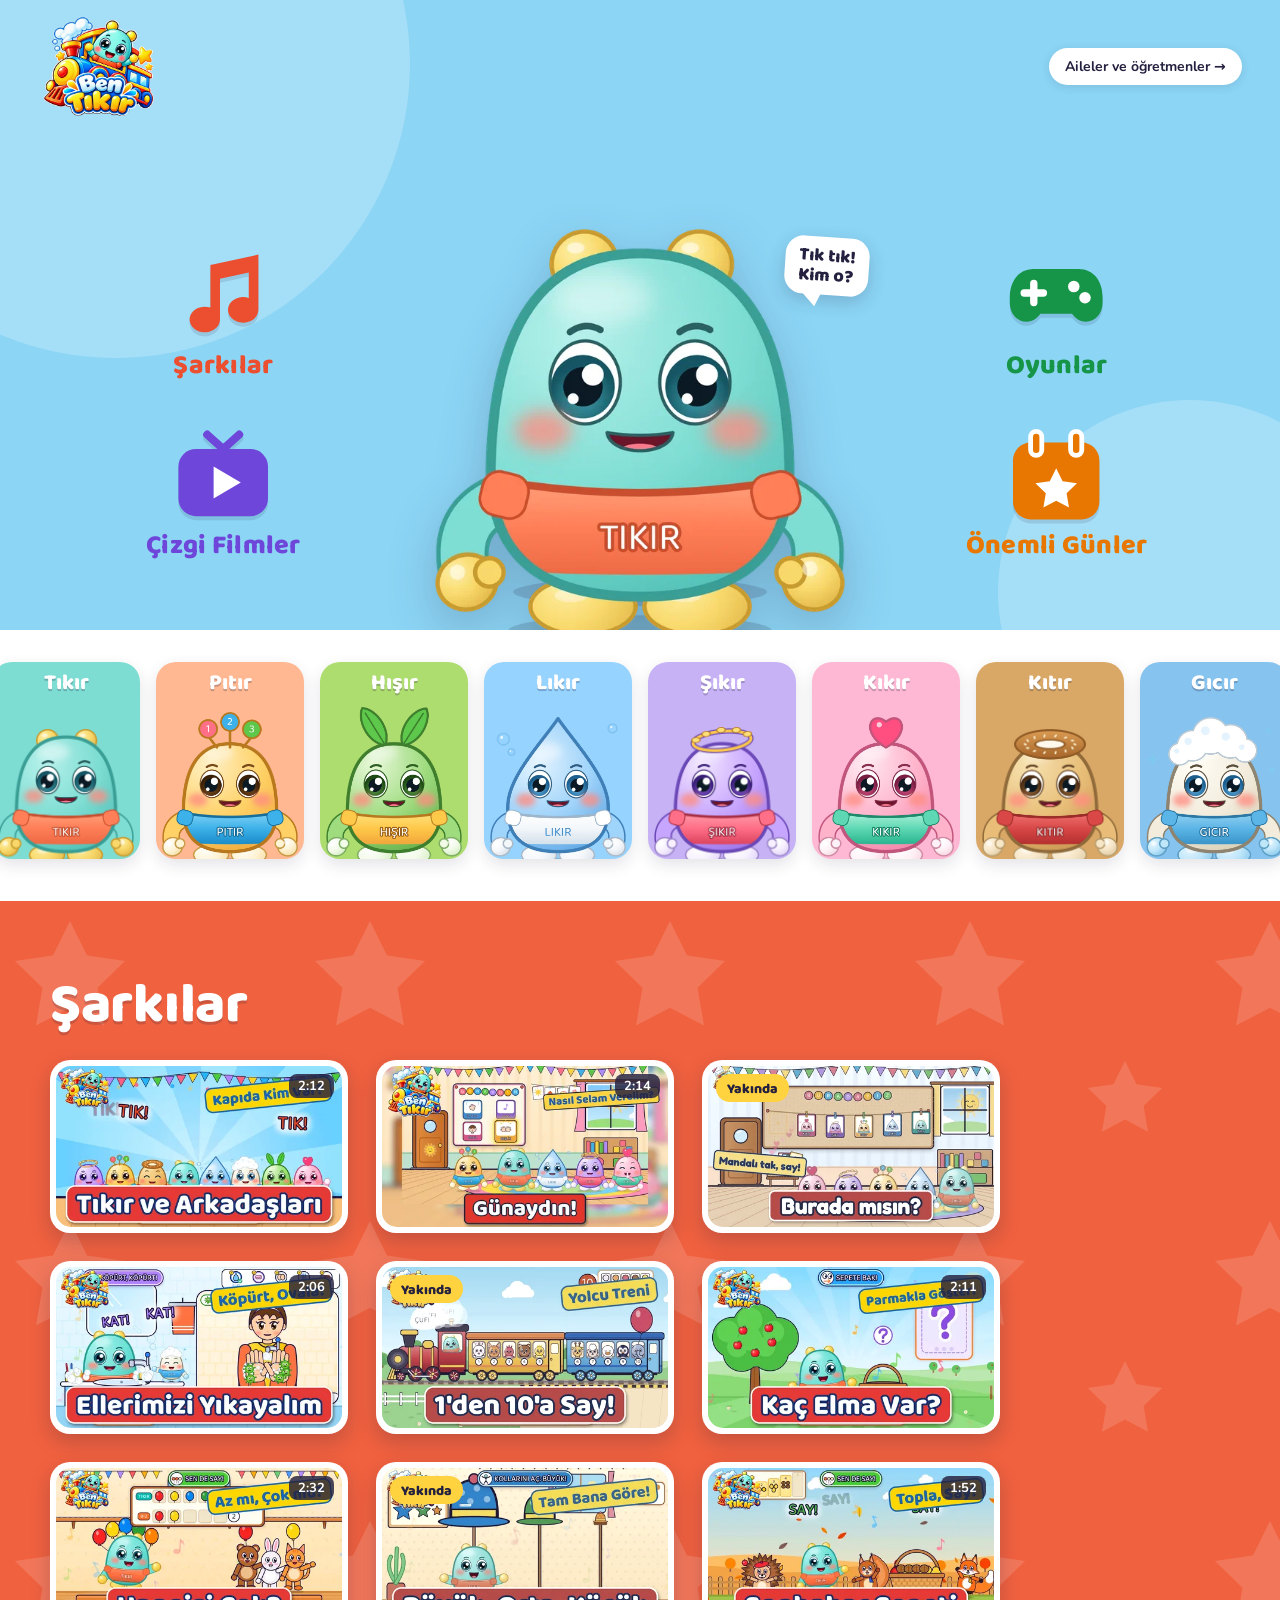
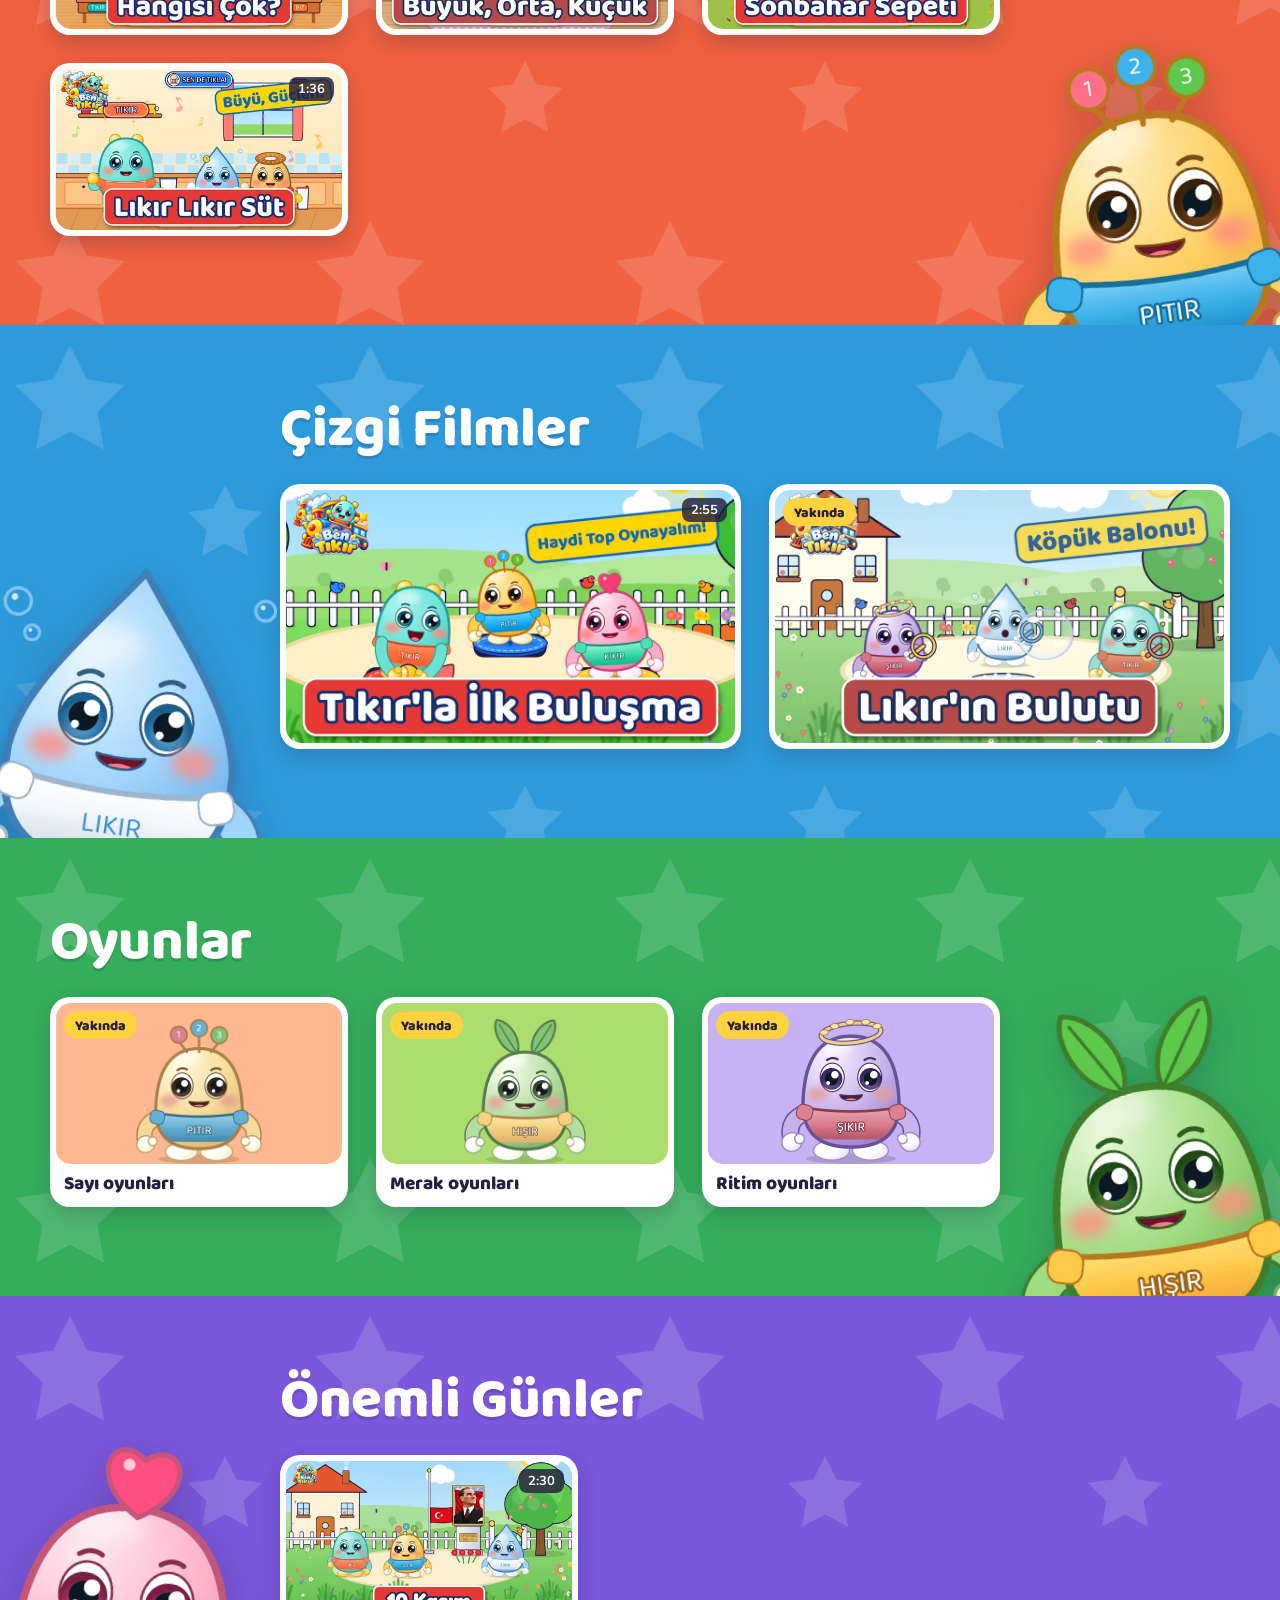
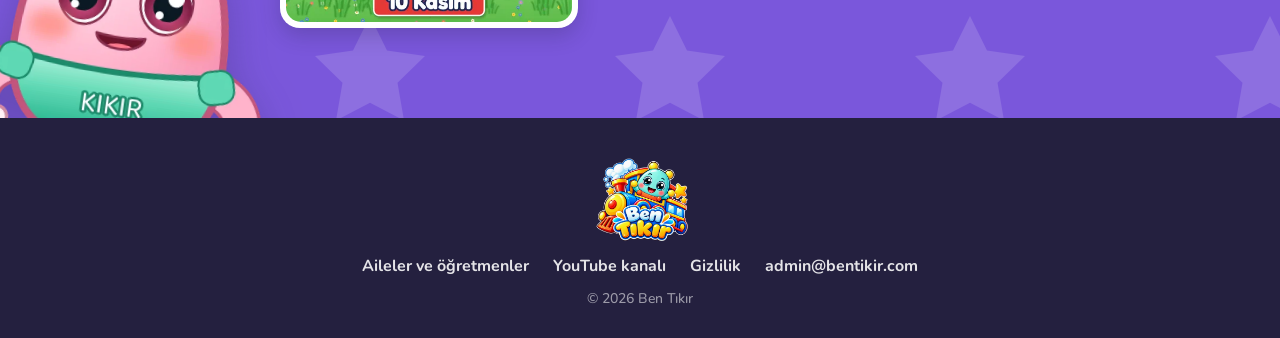
==== index.html @ 5230baba "v22: çocuk alanı yeni tasarım, konuşan karakterler, yeni sesler" ====
<!doctype html>
<html lang="tr">
<head>
<meta charset="utf-8">
<meta name="viewport" content="width=device-width, initial-scale=1">
<title>Ben Tıkır | Çocuk şarkıları, çizgi filmler ve oyunlar</title>
<meta name="description" content="Ben Tıkır: 3-6 yaş çocuklar için özgün Türkçe şarkılar, çizgi filmler ve oyunlar. Tıkır ve arkadaşlarıyla izle, söyle, oyna.">
<meta property="og:type" content="website">
<meta property="og:title" content="Ben Tıkır · Tık tık! Kim o?">
<meta property="og:description" content="3-6 yaş için özgün Türkçe şarkılar, çizgi filmler ve oyunlar.">
<meta property="og:url" content="https://bentikir.com/">
<meta property="og:image" content="https://bentikir.com/og.jpg">
<meta name="theme-color" content="#8ED8F8">
<link rel="canonical" href="https://bentikir.com/">
<link rel="icon" href="favicon-64.png" type="image/png">
<link rel="apple-touch-icon" href="apple-touch-icon.png">
<link rel="stylesheet" href="fonts.css">
<link rel="stylesheet" href="cocuk.css">
</head>
<body class="kid">

<header class="k-top">
  <a class="k-logo" href="index.html" aria-label="Ben Tıkır ana sayfa"><img src="logo.webp" alt="Ben Tıkır" width="120" height="90"></a>
  <a class="k-adult" href="aileler.html">Aileler ve öğretmenler <span aria-hidden="true">→</span></a>
</header>

<main>
<!-- ============ KAPI ============ -->
<section class="k-hero" aria-label="Tıkır'ın kapısı">
  <div class="k-stage">
    <nav class="k-doors k-doors-l" aria-label="Bölümler">
      <a class="k-door d-sarki" href="#sarkilar"><span class="k-door-c"><svg viewBox="0 0 64 64" aria-hidden="true"><path fill="currentColor" d="M24 12.5 54 6v34.5a9.5 8 0 1 1-6-7.4V17.2l-18 3.9v25.4a9.5 8 0 1 1-6-7.4z"/></svg></span><span class="k-door-t">Şarkılar</span></a>
      <a class="k-door d-cf" href="#cizgi-filmler"><span class="k-door-c"><svg viewBox="0 0 64 64" aria-hidden="true"><path d="M22 6l10 9 10-9" fill="none" stroke="currentColor" stroke-width="5" stroke-linecap="round" stroke-linejoin="round"/><rect x="4" y="15" width="56" height="42" rx="11" fill="currentColor"/><path d="M26 26v20l17-10z" fill="#fff"/></svg></span><span class="k-door-t">Çizgi Filmler</span></a>
    </nav>
    <button class="k-star k-talker" type="button" data-who="tikir" aria-label="Tıkır'a dokun, seninle konuşsun">
      <span class="k-bubble k-say" aria-live="polite">Tık tık!<br>Kim o?</span>
      <img src="assets/karakterler/tikir_on.webp" alt="Tıkır" width="560" height="571">
    </button>
    <nav class="k-doors k-doors-r" aria-label="Bölümler">
      <a class="k-door d-oyun" href="#oyunlar"><span class="k-door-c"><svg viewBox="0 0 64 64" aria-hidden="true"><path fill="currentColor" d="M18 15h28c9.4 0 15 7.6 15 17.5V36c0 7-4.6 12-10.5 12-4.2 0-6.6-2.4-8.6-5H22.1c-2 2.6-4.4 5-8.6 5C7.6 48 3 43 3 36v-3.5C3 22.6 8.6 15 18 15z"/><path d="M18 24v12M12 30h12" stroke="#fff" stroke-width="4.6" stroke-linecap="round"/><circle cx="43" cy="26" r="3.6" fill="#fff"/><circle cx="50" cy="33" r="3.6" fill="#fff"/></svg></span><span class="k-door-t">Oyunlar</span></a>
      <a class="k-door d-gun" href="#gunler"><span class="k-door-c"><svg viewBox="0 0 64 64" aria-hidden="true"><rect x="5" y="11" width="54" height="48" rx="11" fill="currentColor"/><rect x="16" y="4" width="7" height="15" rx="3.5" fill="currentColor" stroke="#fff" stroke-width="3"/><rect x="41" y="4" width="7" height="15" rx="3.5" fill="currentColor" stroke="#fff" stroke-width="3"/><path d="M32 27l4 8.1 9 1.3-6.5 6.3 1.5 8.9-8-4.2-8 4.2 1.5-8.9-6.5-6.3 9-1.3z" fill="#fff"/></svg></span><span class="k-door-t">Önemli Günler</span></a>
    </nav>
  </div>
</section>

<!-- ============ KARAKTER ŞERİDİ ============ -->
<section class="k-pals" aria-label="Tıkır ve arkadaşları">
  <button class="k-arrow k-prev" type="button" aria-label="Geri"><span aria-hidden="true">‹</span></button>
  <ul class="k-strip" id="strip">
    <li><button class="k-pal" type="button" style="--c:#7EDDD3" data-ses="tikir_tanitim" data-slug="tikir" aria-label="Tıkır, sesini dinle">
      <img src="assets/karakterler/tikir_on.webp" alt="" width="280" height="300" loading="lazy"><span>Tıkır</span>
    </button></li>
    <li><button class="k-pal" type="button" style="--c:#FFB892" data-ses="pitir_tanitim" data-slug="pitir" aria-label="Pıtır, sesini dinle">
      <img src="assets/karakterler/pitir_on.webp" alt="" width="280" height="300" loading="lazy"><span>Pıtır</span>
    </button></li>
    <li><button class="k-pal" type="button" style="--c:#AEDD6F" data-ses="hisir_tanitim" data-slug="hisir" aria-label="Hışır, sesini dinle">
      <img src="assets/karakterler/hisir_on.webp" alt="" width="280" height="300" loading="lazy"><span>Hışır</span>
    </button></li>
    <li><button class="k-pal" type="button" style="--c:#96D3FF" data-ses="likir_tanitim" data-slug="likir" aria-label="Lıkır, sesini dinle">
      <img src="assets/karakterler/likir_on.webp" alt="" width="280" height="300" loading="lazy"><span>Lıkır</span>
    </button></li>
    <li><button class="k-pal" type="button" style="--c:#C7B2F5" data-ses="sikir_tanitim" data-slug="sikir" aria-label="Şıkır, sesini dinle">
      <img src="assets/karakterler/sikir_on.webp" alt="" width="280" height="300" loading="lazy"><span>Şıkır</span>
    </button></li>
    <li><button class="k-pal" type="button" style="--c:#FFB8D4" data-ses="kikir_tanitim" data-slug="kikir" aria-label="Kıkır, sesini dinle">
      <img src="assets/karakterler/kikir_on.webp" alt="" width="280" height="300" loading="lazy"><span>Kıkır</span>
    </button></li>
    <li><button class="k-pal" type="button" style="--c:#E9C08F" data-ses="kitir_tanitim" data-slug="kitir" aria-label="Kıtır, sesini dinle">
      <img src="assets/karakterler/kitir_on.webp" alt="" width="280" height="300" loading="lazy"><span>Kıtır</span>
    </button></li>
    <li><button class="k-pal" type="button" style="--c:#D6ECFF" data-ses="gicir_tanitim" data-slug="gicir" aria-label="Gıcır, sesini dinle">
      <img src="assets/karakterler/gicir_on.webp" alt="" width="280" height="300" loading="lazy"><span>Gıcır</span>
    </button></li>
  </ul>
  <button class="k-arrow k-next" type="button" aria-label="İleri"><span aria-hidden="true">›</span></button>
</section>

<!-- ============ ŞARKILAR ============ -->
<section id="sarkilar" class="k-band b-sarki">
  <button class="k-peek k-talker" type="button" data-who="pitir" aria-label="Pıtır ile konuş"><span class="k-say" aria-live="polite"></span><img src="assets/karakterler/pitir_on.webp" data-wave="assets/karakterler/pitir_el_salliyor.webp" alt="" width="280" height="300" loading="lazy"></button>
  <div class="k-wrap">
    <h2 class="k-h">Şarkılar</h2>
    <ul class="k-grid">
      <li><button class="k-card" type="button" data-klip="{&quot;no&quot;: &quot;09&quot;, &quot;ad&quot;: &quot;Tıkır ve Arkadaşları&quot;}" aria-label="Tıkır ve Arkadaşları: izle">
        <span class="k-thumb"><img src="assets/klipler/09-k.webp" width="480" height="270" alt="" loading="lazy"><span class="k-play" aria-hidden="true"></span><span class="k-dur">2:12</span></span>
        <span class="k-title">Tıkır ve Arkadaşları</span>
      </button></li>
      <li><button class="k-card" type="button" data-klip="{&quot;no&quot;: &quot;10&quot;, &quot;ad&quot;: &quot;Günaydın!&quot;}" aria-label="Günaydın!: izle">
        <span class="k-thumb"><img src="assets/klipler/10-k.webp" width="480" height="270" alt="" loading="lazy"><span class="k-play" aria-hidden="true"></span><span class="k-dur">2:14</span></span>
        <span class="k-title">Günaydın!</span>
      </button></li>
      <li><button class="k-card" type="button" data-klip="{&quot;no&quot;: &quot;12&quot;, &quot;ad&quot;: &quot;Burada mısın?&quot;}" aria-label="Burada mısın?: izle">
        <span class="k-thumb"><img src="assets/klipler/12-k.webp" width="480" height="270" alt="" loading="lazy"><span class="k-play" aria-hidden="true"></span><span class="k-dur">1:52</span></span>
        <span class="k-title">Burada mısın?</span>
      </button></li>
      <li><button class="k-card" type="button" data-klip="{&quot;no&quot;: &quot;07&quot;, &quot;ad&quot;: &quot;Ellerimizi Yıkayalım&quot;}" aria-label="Ellerimizi Yıkayalım: izle">
        <span class="k-thumb"><img src="assets/klipler/07-k.webp" width="480" height="270" alt="" loading="lazy"><span class="k-play" aria-hidden="true"></span><span class="k-dur">2:06</span></span>
        <span class="k-title">Ellerimizi Yıkayalım</span>
      </button></li>
      <li><button class="k-card" type="button" data-klip="{&quot;no&quot;: &quot;01&quot;, &quot;ad&quot;: &quot;Yolcu Treni&quot;}" aria-label="Yolcu Treni: izle">
        <span class="k-thumb"><img src="assets/klipler/01-k.webp" width="480" height="270" alt="" loading="lazy"><span class="k-play" aria-hidden="true"></span><span class="k-dur">1:50</span></span>
        <span class="k-title">Yolcu Treni</span>
      </button></li>
      <li><button class="k-card" type="button" data-klip="{&quot;no&quot;: &quot;02&quot;, &quot;ad&quot;: &quot;Kaç Elma Var?&quot;}" aria-label="Kaç Elma Var?: izle">
        <span class="k-thumb"><img src="assets/klipler/02-k.webp" width="480" height="270" alt="" loading="lazy"><span class="k-play" aria-hidden="true"></span><span class="k-dur">2:11</span></span>
        <span class="k-title">Kaç Elma Var?</span>
      </button></li>
      <li><button class="k-card" type="button" data-klip="{&quot;no&quot;: &quot;03&quot;, &quot;ad&quot;: &quot;Hangisi Çok?&quot;}" aria-label="Hangisi Çok?: izle">
        <span class="k-thumb"><img src="assets/klipler/03-k.webp" width="480" height="270" alt="" loading="lazy"><span class="k-play" aria-hidden="true"></span><span class="k-dur">2:32</span></span>
        <span class="k-title">Hangisi Çok?</span>
      </button></li>
      <li><button class="k-card" type="button" data-klip="{&quot;no&quot;: &quot;04&quot;, &quot;ad&quot;: &quot;Tam Bana Göre!&quot;}" aria-label="Tam Bana Göre!: izle">
        <span class="k-thumb"><img src="assets/klipler/04-k.webp" width="480" height="270" alt="" loading="lazy"><span class="k-play" aria-hidden="true"></span><span class="k-dur">2:26</span></span>
        <span class="k-title">Tam Bana Göre!</span>
      </button></li>
      <li><button class="k-card" type="button" data-klip="{&quot;no&quot;: &quot;05&quot;, &quot;ad&quot;: &quot;Sonbahar Sepeti&quot;}" aria-label="Sonbahar Sepeti: izle">
        <span class="k-thumb"><img src="assets/klipler/05-k.webp" width="480" height="270" alt="" loading="lazy"><span class="k-play" aria-hidden="true"></span><span class="k-dur">1:52</span></span>
        <span class="k-title">Sonbahar Sepeti</span>
      </button></li>
      <li><button class="k-card" type="button" data-klip="{&quot;no&quot;: &quot;06&quot;, &quot;ad&quot;: &quot;Lıkır Lıkır Süt&quot;}" aria-label="Lıkır Lıkır Süt: izle">
        <span class="k-thumb"><img src="assets/klipler/06-k.webp" width="480" height="270" alt="" loading="lazy"><span class="k-play" aria-hidden="true"></span><span class="k-dur">1:36</span></span>
        <span class="k-title">Lıkır Lıkır Süt</span>
      </button></li>
    </ul>
  </div>
</section>

<!-- ============ ÇİZGİ FİLMLER ============ -->
<section id="cizgi-filmler" class="k-band b-cf">
  <button class="k-peek k-talker" type="button" data-who="likir" aria-label="Lıkır ile konuş"><span class="k-say" aria-live="polite"></span><img src="assets/karakterler/likir_on.webp" data-wave="assets/karakterler/likir_el_salliyor.webp" alt="" width="280" height="300" loading="lazy"></button>
  <div class="k-wrap">
    <h2 class="k-h">Çizgi Filmler</h2>
    <ul class="k-grid k-grid-big">
      <li><button class="k-card" type="button" data-klip="{&quot;no&quot;: &quot;11&quot;, &quot;ad&quot;: &quot;Tıkır&#x27;la İlk Buluşma&quot;}" aria-label="Tıkır&#x27;la İlk Buluşma: izle">
        <span class="k-thumb"><img src="assets/klipler/11.webp" width="960" height="540" alt="" loading="lazy"><span class="k-play" aria-hidden="true"></span><span class="k-dur">2:55</span></span>
        <span class="k-title">Tıkır&#x27;la İlk Buluşma</span>
      </button></li>
      <li><button class="k-card" type="button" data-klip="{&quot;no&quot;: &quot;13&quot;, &quot;ad&quot;: &quot;Lıkır&#x27;ın Bulutu&quot;}" aria-label="Lıkır&#x27;ın Bulutu: izle">
        <span class="k-thumb"><img src="assets/klipler/13.webp" width="960" height="540" alt="" loading="lazy"><span class="k-play" aria-hidden="true"></span><span class="k-dur">2:55</span></span>
        <span class="k-title">Lıkır&#x27;ın Bulutu</span>
      </button></li>
    </ul>
  </div>
</section>

<!-- ============ OYUNLAR ============ -->
<section id="oyunlar" class="k-band b-oyun">
  <button class="k-peek k-talker" type="button" data-who="hisir" aria-label="Hışır ile konuş"><span class="k-say" aria-live="polite"></span><img src="assets/karakterler/hisir_on.webp" data-wave="assets/karakterler/hisir_el_salliyor.webp" alt="" width="280" height="300" loading="lazy"></button>
  <div class="k-wrap">
    <h2 class="k-h">Oyunlar</h2>
    <ul class="k-grid" id="games"></ul>
  </div>
</section>

<!-- ============ ÖNEMLİ GÜNLER ============ -->
<section id="gunler" class="k-band b-gun">
  <button class="k-peek k-talker" type="button" data-who="kikir" aria-label="Kıkır ile konuş"><span class="k-say" aria-live="polite"></span><img src="assets/karakterler/kikir_on.webp" data-wave="assets/karakterler/kikir_el_salliyor.webp" alt="" width="280" height="300" loading="lazy"></button>
  <div class="k-wrap">
    <h2 class="k-h">Önemli Günler</h2>
    <ul class="k-grid">
      <li><button class="k-card" type="button" data-klip="{&quot;no&quot;: &quot;g10k&quot;, &quot;ad&quot;: &quot;10 Kasım&quot;}" aria-label="10 Kasım: izle">
        <span class="k-thumb"><img src="assets/klipler/g10k-k.webp" width="480" height="270" alt="" loading="lazy"><span class="k-play" aria-hidden="true"></span><span class="k-dur">2:30</span></span>
        <span class="k-title">10 Kasım</span>
      </button></li>
    </ul>
  </div>
</section>
</main>

<footer class="k-foot">
  <img src="logo.webp" alt="Ben Tıkır" width="96" height="72" loading="lazy">
  <nav aria-label="Alt bağlantılar">
    <a href="aileler.html">Aileler ve öğretmenler</a>
    <a class="js-kanal" href="aileler.html#youtube">YouTube kanalı</a>
    <a href="kvkk.html">Gizlilik</a>
    <a href="mailto:admin@bentikir.com">admin@bentikir.com</a>
  </nav>
  <p>© 2026 Ben Tıkır</p>
</footer>

<dialog class="k-modal" id="modal" aria-labelledby="m-title">
  <button class="k-close" type="button" id="m-close" aria-label="Kapat">×</button>
  <div class="k-media" id="m-media"></div>
  <h3 id="m-title"></h3>
</dialog>

<script src="ayarlar.js"></script>
<script src="cocuk.js"></script>
</body>
</html>
---- fonts.css ----
@font-face{font-family:'Baloo 2';font-style:normal;font-weight:400 800;font-display:swap;src:url(assets/fonts/baloo-2-latin-ext-wght-normal.woff2) format('woff2');unicode-range:U+0100-02BA, U+02BD-02C5, U+02C7-02CC, U+02CE-02D7, U+02DD-02FF, U+0304, U+0308, U+0329, U+1D00-1DBF, U+1E00-1E9F, U+1EF2-1EFF, U+2020, U+20A0-20AB, U+20AD-20C0, U+2113, U+2C60-2C7F, U+A720-A7FF;}
@font-face{font-family:'Baloo 2';font-style:normal;font-weight:400 800;font-display:swap;src:url(assets/fonts/baloo-2-latin-wght-normal.woff2) format('woff2');unicode-range:U+0000-00FF, U+0131, U+0152-0153, U+02BB-02BC, U+02C6, U+02DA, U+02DC, U+0304, U+0308, U+0329, U+2000-206F, U+20AC, U+2122, U+2191, U+2193, U+2212, U+2215, U+FEFF, U+FFFD;}
@font-face{font-family:'Nunito';font-style:normal;font-weight:500 800;font-display:swap;src:url(assets/fonts/nunito-latin-ext.woff2) format('woff2');unicode-range:U+0100-02BA, U+02BD-02C5, U+02C7-02CC, U+02CE-02D7, U+02DD-02FF, U+0304, U+0308, U+0329, U+1D00-1DBF, U+1E00-1E9F, U+1EF2-1EFF, U+2020, U+20A0-20AB, U+20AD-20C0, U+2113, U+2C60-2C7F, U+A720-A7FF;}
@font-face{font-family:'Nunito';font-style:normal;font-weight:500 800;font-display:swap;src:url(assets/fonts/nunito-latin.woff2) format('woff2');unicode-range:U+0000-00FF, U+0131, U+0152-0153, U+02BB-02BC, U+02C6, U+02DA, U+02DC, U+0304, U+0308, U+0329, U+2000-206F, U+20AC, U+2122, U+2191, U+2193, U+2212, U+2215, U+FEFF, U+FFFD;}
---- cocuk.css ----
/* Ben Tıkır · çocuk alanı (ana sayfa) · v19
   İlke: düz renk, büyük karakter, çerçevesiz simgeler, sade kartlar */
:root{
  --ink:#24203F; --ink-2:#4A4466;
  --sky:#8CD5F5; --sky-d:#62C1EC;
  --red:#EB4F2F;   --red-bg:#F0613F;
  --violet:#6E46D9; --violet-bg:#7A57DB;
  --green:#169447; --green-bg:#34AE5A;
  --orange:#E77700; --blue-bg:#2D9BDB;
  --sun:#FFD23F;
  --cream:#FFF9F0;
  --head:'Baloo 2','Nunito',system-ui,sans-serif;
  --body:'Nunito',system-ui,-apple-system,'Segoe UI',sans-serif;
  --pop:cubic-bezier(.34,1.56,.64,1);
}
*{box-sizing:border-box}
html{scroll-behavior:smooth}
body.kid{margin:0;background:#fff;color:var(--ink);font-family:var(--body);-webkit-font-smoothing:antialiased;overflow-x:hidden}
img{max-width:100%;display:block}
button{font:inherit;color:inherit;cursor:pointer;background:none;border:0;padding:0}
a{color:inherit}
:focus-visible{outline:4px solid var(--ink);outline-offset:4px;border-radius:14px}

/* ---------- Üst ---------- */
.k-top{position:absolute;inset:0 0 auto 0;z-index:20;display:flex;align-items:center;justify-content:space-between;padding:16px clamp(16px,3vw,40px)}
.k-logo img{width:clamp(92px,9vw,128px);height:auto}
.k-adult{font:700 14px var(--body);text-decoration:none;color:var(--ink);background:#fff;border-radius:999px;padding:9px 16px;box-shadow:0 2px 10px rgba(36,32,63,.12)}
.k-adult:hover{box-shadow:0 4px 16px rgba(36,32,63,.2)}

/* ---------- Kahraman: düz gökyüzü, ortada Tıkır ---------- */
.k-hero{position:relative;overflow:hidden;background:var(--sky);padding:clamp(96px,10vw,120px) 16px 0;min-height:clamp(520px,70vh,700px);display:flex;align-items:flex-end}
.k-hero::before,.k-hero::after{content:"";position:absolute;border-radius:50%;background:rgba(255,255,255,.22);pointer-events:none}
.k-hero::before{width:46vw;aspect-ratio:1;left:-14vw;top:-18vw}
.k-hero::after{width:30vw;aspect-ratio:1;right:-8vw;bottom:-12vw}
.k-stage{position:relative;z-index:2;width:100%;max-width:1180px;margin:0 auto;display:grid;grid-template-columns:1fr auto 1fr;align-items:center;gap:clamp(8px,3vw,48px)}
.k-doors{display:flex;flex-direction:column;align-items:center;gap:clamp(26px,5vh,54px);padding-bottom:clamp(30px,6vh,70px)}
.k-door{display:flex;flex-direction:column;align-items:center;gap:6px;text-decoration:none;color:var(--c);transition:transform .25s var(--pop)}
.k-door-c{display:block;width:clamp(64px,8vw,112px);aspect-ratio:1}
.k-door-c svg{width:100%;height:100%;display:block;filter:drop-shadow(0 4px 0 rgba(36,32,63,.12))}
.k-door-t{font:800 clamp(18px,2.1vw,30px)/1 var(--head);letter-spacing:.01em;text-align:center}
.k-door:hover,.k-door:focus-visible{transform:scale(1.08)}
.k-door:active{transform:scale(.96)}
.d-sarki{--c:var(--red)} .d-cf{--c:var(--violet)} .d-oyun{--c:var(--green)} .d-gun{--c:var(--orange)}

.k-star{position:relative;display:block;width:clamp(230px,32vw,440px);align-self:end;transition:transform .3s var(--pop)}
.k-star img{width:100%;height:auto;margin-bottom:-4%;filter:drop-shadow(0 18px 24px rgba(36,32,63,.22));animation:breathe 4s ease-in-out infinite;transform-origin:50% 100%}
.k-star:hover img{animation:hop .6s var(--pop)}
@keyframes breathe{50%{transform:scaleY(1.025) translateY(-2px)}}
@keyframes hop{40%{transform:translateY(-14px) rotate(-3deg)}}
.k-bubble{position:absolute;right:-6%;top:2%;z-index:2;background:#fff;color:var(--ink);font:800 clamp(17px,1.9vw,26px)/1.05 var(--head);padding:12px 18px 10px;border-radius:22px;box-shadow:0 6px 18px rgba(36,32,63,.15);text-align:left;transform:rotate(4deg)}
.k-bubble::after{content:"";position:absolute;left:18px;bottom:-12px;border-left:14px solid transparent;border-right:6px solid transparent;border-top:14px solid #fff}

/* ---------- Karakter şeridi: afiş kartlar ---------- */
.k-pals{position:relative;background:#fff;padding:26px 0 30px}
.k-strip{list-style:none;margin:0 auto;padding:6px clamp(16px,4vw,64px) 12px;display:flex;gap:16px;overflow-x:auto;scroll-snap-type:x mandatory;scrollbar-width:none;max-width:1320px}
.k-strip::-webkit-scrollbar{display:none}
.k-strip li{flex:0 0 auto;scroll-snap-align:start}
.k-pal{position:relative;width:clamp(124px,12.5vw,148px);aspect-ratio:3/4;border-radius:20px;background:var(--c);display:flex;flex-direction:column;align-items:center;justify-content:flex-end;overflow:hidden;box-shadow:0 6px 16px rgba(36,32,63,.12);transition:transform .25s var(--pop),box-shadow .25s}
.k-pal span{position:absolute;top:10px;left:0;right:0;text-align:center;font:800 22px/1 var(--head);color:#fff;text-shadow:0 2px 0 rgba(36,32,63,.25)}
.k-pal img{width:92%;height:auto;margin-bottom:-6%;transition:transform .3s var(--pop)}
.k-pal:hover{transform:translateY(-6px);box-shadow:0 12px 24px rgba(36,32,63,.18)}
.k-pal:hover img,.k-pal.talk img{transform:translateY(-6px) rotate(-3deg)}
.k-pal.talk{animation:bop .6s var(--pop)}
@keyframes bop{40%{transform:scale(1.06)}}
.k-arrow{position:absolute;top:50%;transform:translateY(-50%);z-index:3;width:44px;height:64px;border-radius:14px;background:var(--red);color:#fff;font:900 34px/1 var(--head);display:grid;place-items:center;box-shadow:0 4px 10px rgba(36,32,63,.2)}
.k-prev{left:10px}.k-next{right:10px}
@media (min-width:1240px){.k-strip{justify-content:center;overflow:visible}.k-arrow{display:none}}

/* ---------- Bantlar ---------- */
.k-band{position:relative;overflow:hidden;padding:clamp(48px,6vw,80px) 16px clamp(56px,7vw,96px)}
.k-band::after{content:"";position:absolute;inset:0;pointer-events:none;opacity:.14;background-size:300px 300px;
  background-image:url("data:image/svg+xml,%3Csvg xmlns='http://www.w3.org/2000/svg' viewBox='0 0 300 300'%3E%3Cpath fill='%23fff' d='M70 20l17 34.5 38 5.5-27.5 26.8 6.5 37.8L70 106.8l-34 17.8 6.5-37.8L15 60l38-5.5zM225 160l11.5 23.3 25.7 3.7-18.6 18.1 4.4 25.6-23-12.1-23 12.1 4.4-25.6-18.6-18.1 25.7-3.7z'/%3E%3C/svg%3E")}
.b-sarki{background:var(--red-bg)}
.b-cf{background:var(--blue-bg)}
.b-oyun{background:var(--green-bg)}
.b-gun{background:var(--violet-bg)}
.k-wrap{position:relative;z-index:2;max-width:1180px;margin:0 auto}
.k-h{margin:0 0 26px;color:#fff;font:800 clamp(34px,4.4vw,56px)/1 var(--head);letter-spacing:-.005em;text-shadow:0 3px 0 rgba(36,32,63,.18)}

.k-grid{list-style:none;margin:0;padding:0;display:grid;grid-template-columns:repeat(3,minmax(0,1fr));gap:clamp(16px,2.2vw,28px)}
.k-grid-big{grid-template-columns:repeat(2,minmax(0,1fr))}
@media (min-width:1100px){
  #sarkilar .k-wrap,#oyunlar .k-wrap{padding-right:230px}
  #cizgi-filmler .k-wrap,#gunler .k-wrap{padding-left:230px}
}

/* kart: yalnız resim, beyaz çerçeve, küçük etiketler */
.k-card{display:block;width:100%;text-align:left;text-decoration:none;border-radius:20px;background:#fff;padding:6px;box-shadow:0 8px 20px rgba(36,32,63,.22);transition:transform .25s var(--pop),box-shadow .25s}
.k-card:hover{transform:translateY(-6px) scale(1.02);box-shadow:0 16px 30px rgba(36,32,63,.28)}
.k-card:active{transform:scale(.98)}
.k-thumb{position:relative;display:block;aspect-ratio:16/9;border-radius:15px;overflow:hidden;background:#eef3f6}
.k-thumb img{width:100%;height:100%;object-fit:cover}
.k-title{position:absolute;width:1px;height:1px;overflow:hidden;clip:rect(0 0 0 0);white-space:nowrap}
.k-play{position:absolute;left:50%;top:50%;width:58px;height:58px;margin:-29px 0 0 -29px;border-radius:50%;background:rgba(255,255,255,.92);box-shadow:0 4px 14px rgba(0,0,0,.25);opacity:0;transform:scale(.8);transition:opacity .2s,transform .25s var(--pop)}
.k-play::after{content:"";position:absolute;left:22px;top:16px;border-left:20px solid var(--red);border-top:13px solid transparent;border-bottom:13px solid transparent}
.k-card:hover .k-play,.k-card:focus-visible .k-play{opacity:1;transform:scale(1)}
@media (hover:none){.k-play{opacity:1;transform:none;width:48px;height:48px;margin:-24px 0 0 -24px}.k-play::after{left:18px;top:12px;border-left-width:16px;border-top-width:11px;border-bottom-width:11px}}
.k-dur{position:absolute;right:8px;bottom:8px;background:rgba(36,32,63,.82);color:#fff;font:700 13px var(--body);padding:3px 9px;border-radius:8px}
.k-dur:empty{display:none}
.k-soon{position:absolute;left:8px;top:8px;background:var(--sun);color:var(--ink);font:800 14px var(--head);padding:4px 11px 2px;border-radius:999px}
.k-card.is-soon{cursor:default}
.k-card.is-soon .k-play,.k-card.is-soon .k-dur{display:none}
.k-card.is-soon .k-thumb img{filter:saturate(.6) brightness(1.04)}
.k-card.is-soon:hover{transform:none}
.k-card.shake{animation:shake .45s}
@keyframes shake{25%{transform:translateX(-6px)}50%{transform:translateX(6px)}75%{transform:translateX(-3px)}}

/* oyun kartı */
.k-game .k-thumb{display:flex;align-items:flex-end;justify-content:center;background:var(--c,#BFE9A8)}
.k-game .k-thumb img{height:90%;width:auto;max-width:86%;object-fit:contain}
.k-game .k-title{position:static;width:auto;height:auto;clip:auto;display:block;padding:10px 8px 6px;font:800 19px/1.1 var(--head)}

/* bant kenarındaki büyük karakter */
.k-peek{position:absolute;z-index:1;bottom:-70px;width:clamp(200px,24vw,360px);height:auto;pointer-events:none;filter:drop-shadow(0 12px 22px rgba(36,32,63,.25));transition:transform .5s var(--pop)}
#sarkilar .k-peek,#oyunlar .k-peek{right:-30px;transform:rotate(-8deg)}
#cizgi-filmler .k-peek,#gunler .k-peek{left:-30px;transform:rotate(8deg)}
#sarkilar:hover .k-peek,#oyunlar:hover .k-peek{transform:rotate(-4deg) translateY(-14px)}
#cizgi-filmler:hover .k-peek,#gunler:hover .k-peek{transform:rotate(4deg) translateY(-14px)}

/* ---------- Alt ---------- */
.k-foot{background:var(--ink);color:#fff;text-align:center;padding:40px 16px 30px}
.k-foot img{margin:0 auto 14px;width:96px;height:auto}
.k-foot nav{display:flex;flex-wrap:wrap;justify-content:center;gap:8px 24px;margin-bottom:12px}
.k-foot a{color:#fff;font-weight:700;text-decoration:none;opacity:.88}
.k-foot a:hover{opacity:1;text-decoration:underline}
.k-foot p{margin:0;opacity:.55;font-size:14px}

/* ---------- Video penceresi ---------- */
.k-modal{width:min(1000px,94vw);border:0;border-radius:24px;padding:0;background:#fff;box-shadow:0 30px 80px rgba(0,0,0,.45);overflow:hidden}
.k-modal::backdrop{background:rgba(36,32,63,.78)}
.k-media{aspect-ratio:16/9;background:#000}
.k-media iframe,.k-media video,.k-media a,.k-media img{display:block;width:100%;height:100%;border:0}
.k-media a{position:relative}
.k-media img{object-fit:cover}
.k-media .k-yt{position:absolute;left:50%;top:50%;transform:translate(-50%,-50%);background:#e62117;color:#fff;font:800 20px var(--head);padding:12px 24px 10px;border-radius:999px;white-space:nowrap}
.k-modal h3{margin:0;padding:16px 74px 18px 24px;font:800 clamp(20px,2.2vw,28px)/1.1 var(--head)}
.k-close{position:absolute;right:14px;bottom:12px;width:48px;height:48px;border-radius:50%;background:var(--red);color:#fff;font:900 30px/1 var(--head);padding:0 0 4px;box-shadow:0 4px 10px rgba(0,0,0,.2)}

/* ---------- Tablet / telefon ---------- */
@media (max-width:1099px){
  .k-peek{width:150px;bottom:-40px}
  .k-band{padding-bottom:120px}
  .k-grid{grid-template-columns:repeat(2,minmax(0,1fr))}
}
@media (max-width:700px){
  .k-hero{min-height:0;padding-top:88px}
  .k-stage{grid-template-columns:1fr 1.25fr 1fr;gap:4px}
  .k-doors{gap:22px;padding-bottom:26px}
  .k-door-c{width:60px}
  .k-door-t{font-size:16px}
  .k-star{width:100%}
  .k-bubble{font-size:15px;padding:8px 11px 6px;right:-14%;top:-4%;border-radius:16px}
  .k-adult{font-size:12px;padding:7px 12px}
  .k-grid-big{grid-template-columns:1fr}
  .k-grid{gap:12px}
  .k-card{padding:4px;border-radius:16px}
  .k-thumb{border-radius:12px}
  .k-peek{width:116px;bottom:-30px}
  .k-arrow{display:none}
  .k-pal{width:118px}
}
@media (prefers-reduced-motion:reduce){*{animation:none!important;transition:none!important}html{scroll-behavior:auto}}
.k-dur{top:8px;bottom:auto}
.k-pal[data-slug="gicir"]{--c:#86C3EE!important}
.k-pal[data-slug="kitir"]{--c:#D9A866!important}
@media (max-width:700px){
  .k-hero{padding-top:96px;padding-bottom:22px}
  .k-stage{grid-template-columns:1fr 1fr;grid-template-areas:"star star" "l r";row-gap:18px}
  .k-star{grid-area:star;width:min(64vw,270px);margin:0 auto;align-self:center}
  .k-star img{margin-bottom:0}
  .k-bubble{right:-22%;top:4%}
  .k-doors-l{grid-area:l}.k-doors-r{grid-area:r}
  .k-doors{flex-direction:row;justify-content:space-evenly;align-items:flex-start;gap:6px;padding:0}
  .k-door{width:50%}
  .k-door-c{width:58px}
  .k-door-t{font-size:15px;line-height:1.05}
  .k-hero::before{width:90vw;left:-40vw;top:-40vw}
}

/* ===== v19b · konuşan karakterler ===== */
.k-talker{--amp:0;cursor:pointer}
.k-talker img{transition:transform .08s linear}
.k-talker.talking img{animation:none!important;transform:translateY(calc(var(--amp) * -16px)) scale(calc(1 + var(--amp) * .06), calc(1 + var(--amp) * .12))}
/* büyük Tıkır: sürekli hafif hareket + ara ara zıplama */
.k-star img{animation:sway 3.6s ease-in-out infinite}
@keyframes sway{0%,100%{transform:rotate(-2deg) translateY(0)}50%{transform:rotate(2deg) translateY(-6px)}}
.k-star.wiggle img{animation:jump .9s var(--pop)}
@keyframes jump{0%{transform:translateY(0) scale(1,1)}20%{transform:translateY(0) scale(1.06,.92)}50%{transform:translateY(-26px) scale(.96,1.05) rotate(-4deg)}75%{transform:translateY(0) scale(1.05,.95)}100%{transform:translateY(0) scale(1,1)}}
.k-star .k-bubble{transition:transform .3s var(--pop)}
.k-star.talking .k-bubble{transform:rotate(2deg) scale(1.06)}
.k-star::after{content:"";position:absolute;left:50%;bottom:6%;width:62%;height:7%;transform:translateX(-50%);border-radius:50%;background:rgba(36,32,63,.16);z-index:-1}
/* bant karakterleri tıklanabilir */
.k-wrap{pointer-events:none}
.k-wrap>*{pointer-events:auto}
.k-peek{pointer-events:auto;z-index:3}
.k-peek img{width:100%;height:auto}
.k-say{position:absolute;left:50%;top:-6px;transform:translate(-50%,-100%) scale(.6);opacity:0;background:#fff;color:var(--ink);font:800 18px/1.1 var(--head);padding:10px 14px 8px;border-radius:18px;box-shadow:0 6px 18px rgba(36,32,63,.2);white-space:nowrap;pointer-events:none;transition:opacity .2s,transform .3s var(--pop);z-index:4}
.k-say::after{content:"";position:absolute;left:50%;bottom:-11px;margin-left:-8px;border:8px solid transparent;border-top:12px solid #fff;border-bottom:0}
.k-say.show{opacity:1;transform:translate(-50%,-100%) scale(1)}
.k-star .k-say{position:absolute;left:auto;right:-6%;top:2%;transform:rotate(4deg);opacity:1;white-space:normal}
.k-star .k-say::after{left:18px;margin-left:0;bottom:-12px;border-left:14px solid transparent;border-right:6px solid transparent;border-top:14px solid #fff}
#cizgi-filmler .k-peek .k-say,#gunler .k-peek .k-say{left:70%}
#sarkilar .k-peek .k-say,#oyunlar .k-peek .k-say{left:30%}
/* ipucu: dokunulabilir olduğunu göstermek için hafif nabız */
.k-peek::before{content:"";position:absolute;left:50%;top:45%;width:60%;aspect-ratio:1;transform:translate(-50%,-50%);border-radius:50%;box-shadow:0 0 0 0 rgba(255,255,255,.5);animation:pulse 2.6s infinite;pointer-events:none}
.k-peek.talking::before{animation:none}
@keyframes pulse{0%{box-shadow:0 0 0 0 rgba(255,255,255,.45)}80%,100%{box-shadow:0 0 0 34px rgba(255,255,255,0)}}
@media (max-width:700px){.k-star .k-say{right:-22%;top:4%}.k-say{font-size:14px}}
/* konuşan ağız */
.k-face{position:relative;display:block}
.k-mouth{position:absolute;height:auto;aspect-ratio:1;visibility:hidden;pointer-events:none;overflow:visible}
.k-talker.talking .k-face img{transform:none}
.k-talker.talking .k-face{transform:translateY(calc(var(--amp) * -10px)) scale(calc(1 + var(--amp) * .03), calc(1 + var(--amp) * .05));transform-origin:50% 100%;transition:transform .08s linear}
.k-star.talking .k-face img{animation:none}
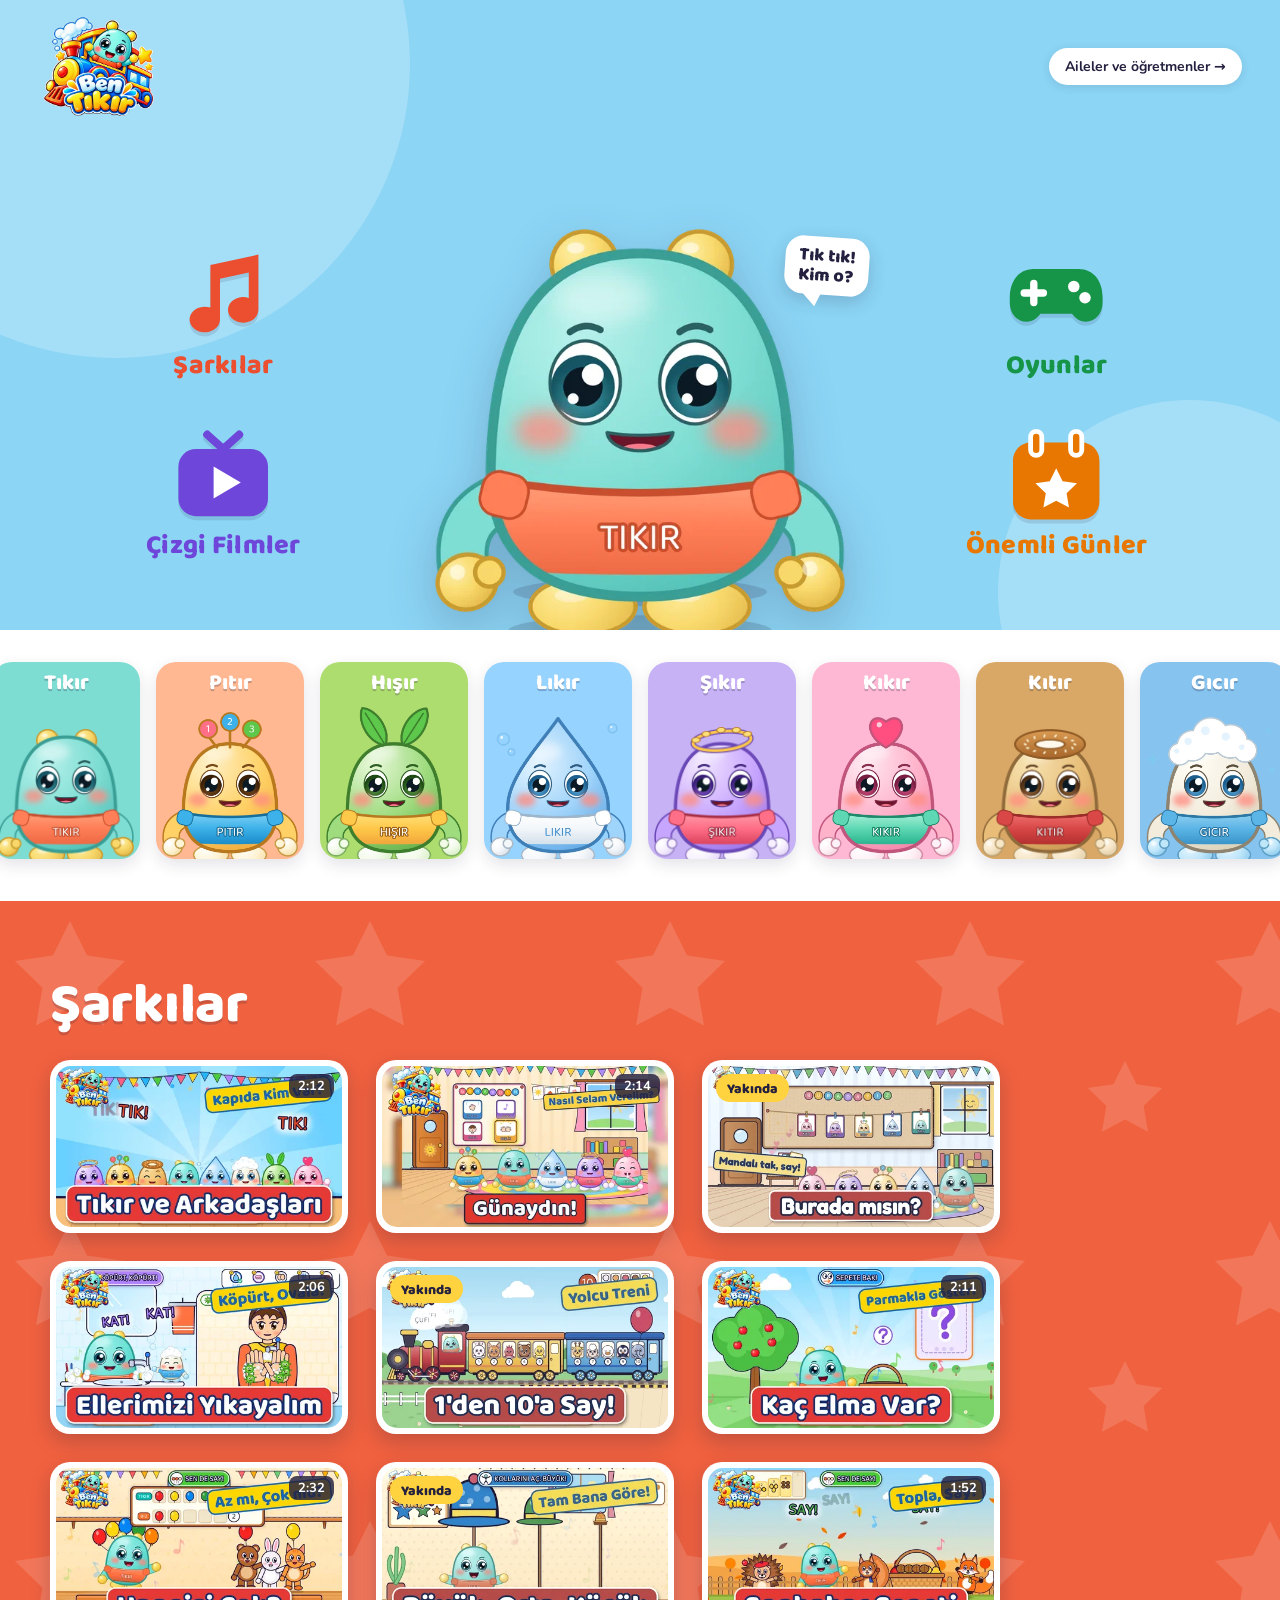
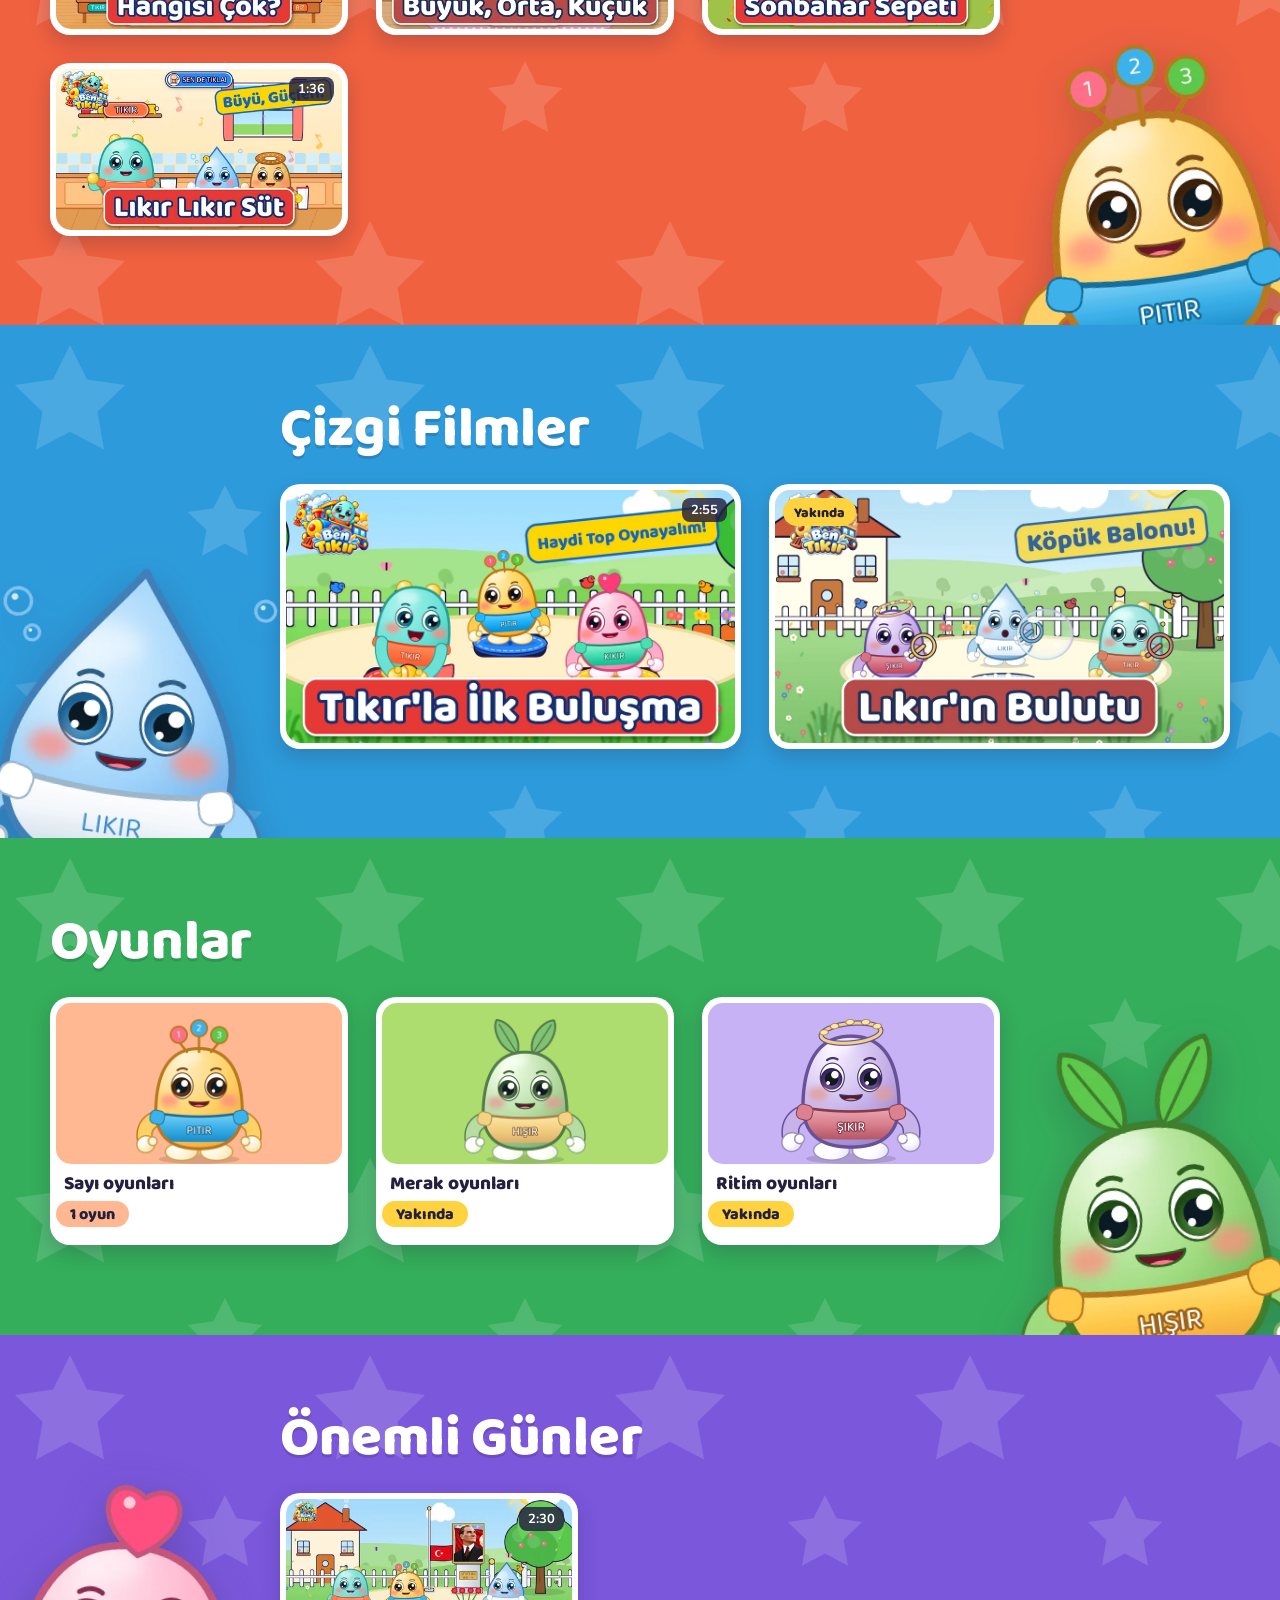
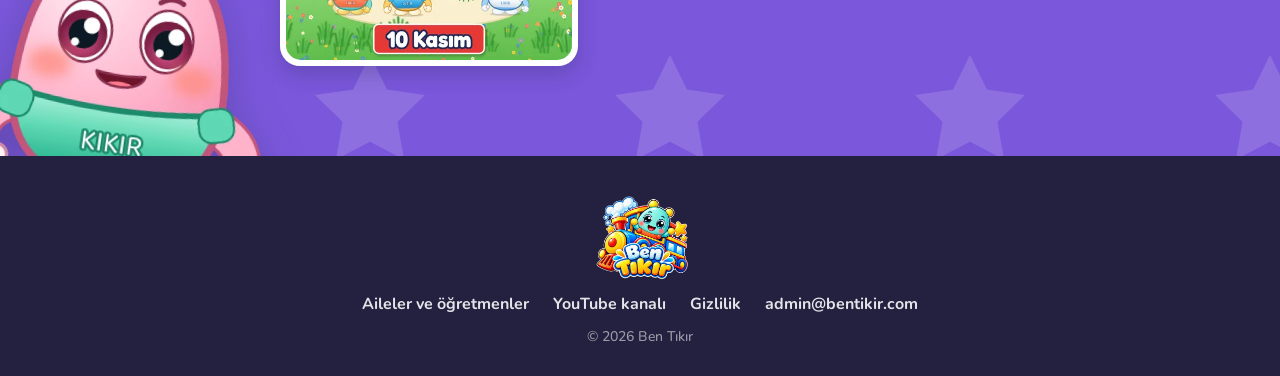
==== commit 97a8506e: "v26: Oyunlar türlere göre (Sayı, Merak, Ritim) ve oyun sayısı" ====
--- a/index.html
+++ b/index.html
@@ -59,7 +59,7 @@
     <li><button class="k-pal" type="button" style="--c:#96D3FF" data-ses="likir_tanitim" data-slug="likir" aria-label="Lıkır, sesini dinle">
       <img src="assets/karakterler/likir_on.webp" alt="" width="280" height="300" loading="lazy"><span>Lıkır</span>
     </button></li>
-    <li><button class="k-pal" type="button" style="--c:#C7B2F5" data-ses="sikir_tanitim" data-slug="sikir" aria-label="Şıkır, sesini dinle">
+    <li><button class="k-pal" type="button" style="--c:#C7B2F5" data-ses="../sikir_tanitim" data-slug="sikir" aria-label="Şıkır, sesini dinle">
       <img src="assets/karakterler/sikir_on.webp" alt="" width="280" height="300" loading="lazy"><span>Şıkır</span>
     </button></li>
     <li><button class="k-pal" type="button" style="--c:#FFB8D4" data-ses="kikir_tanitim" data-slug="kikir" aria-label="Kıkır, sesini dinle">
@@ -178,6 +178,12 @@
   <p>© 2026 Ben Tıkır</p>
 </footer>
 
+<dialog class="k-shelf" id="shelf" aria-labelledby="s-title">
+  <div class="k-shelf-top"><span id="s-head"></span><h3 id="s-title"></h3>
+  <button class="k-close" type="button" id="s-close" aria-label="Kapat">×</button></div>
+  <ul class="k-shelf-list" id="s-list"></ul>
+</dialog>
+
 <dialog class="k-modal" id="modal" aria-labelledby="m-title">
   <button class="k-close" type="button" id="m-close" aria-label="Kapat">×</button>
   <div class="k-media" id="m-media"></div>
--- a/cocuk.css
+++ b/cocuk.css
@@ -212,3 +212,20 @@
 .k-talker.talking .k-face img{transform:none}
 .k-talker.talking .k-face{transform:translateY(calc(var(--amp) * -10px)) scale(calc(1 + var(--amp) * .03), calc(1 + var(--amp) * .05));transform-origin:50% 100%;transition:transform .08s linear}
 .k-star.talking .k-face img{animation:none}
+
+/* v26: oyun türleri (raflar) */
+.k-count{display:inline-block;margin:0 0 12px;padding:4px 14px 3px;border-radius:999px;background:var(--c,#BFE9A8);color:var(--ink);font:800 16px/1.2 var(--head)}
+.k-count.is-none{background:var(--sun)}
+.k-game.is-soon .k-count.is-none{opacity:1}
+.k-shelf{width:min(980px,94vw);border:0;border-radius:28px;padding:0;background:#fff;box-shadow:0 30px 80px rgba(0,0,0,.45);overflow:hidden}
+.k-shelf::backdrop{background:rgba(36,32,63,.78)}
+.k-shelf-top{position:relative;display:flex;align-items:flex-end;gap:16px;min-height:120px;padding:18px 84px 0 24px;background:var(--c,#BFE9A8)}
+.k-shelf-top img{width:110px;height:auto;margin-bottom:-6px;filter:drop-shadow(0 6px 10px rgba(0,0,0,.18))}
+.k-shelf-top h3{margin:0 0 20px;font:800 clamp(24px,3vw,38px)/1.05 var(--head);color:var(--ink)}
+.k-shelf .k-close{top:16px;bottom:auto}
+.k-shelf-list{list-style:none;margin:0;padding:24px;display:grid;grid-template-columns:repeat(auto-fill,minmax(240px,1fr));gap:20px;max-height:min(62vh,640px);overflow:auto}
+.k-gcard{display:block;text-decoration:none;color:var(--ink);background:#fff;border-radius:20px;padding:8px;box-shadow:0 6px 16px rgba(0,0,0,.12)}
+.k-gcard .k-thumb{border-radius:14px}
+.k-gname{display:block;padding:10px 6px 2px;font:800 21px/1.1 var(--head)}
+.k-gdesc{display:block;padding:2px 6px 6px;font:600 15px/1.3 var(--body,inherit);color:#4a4566}
+@media (max-width:700px){.k-shelf-top img{width:80px}.k-shelf-list{grid-template-columns:1fr;padding:16px}}
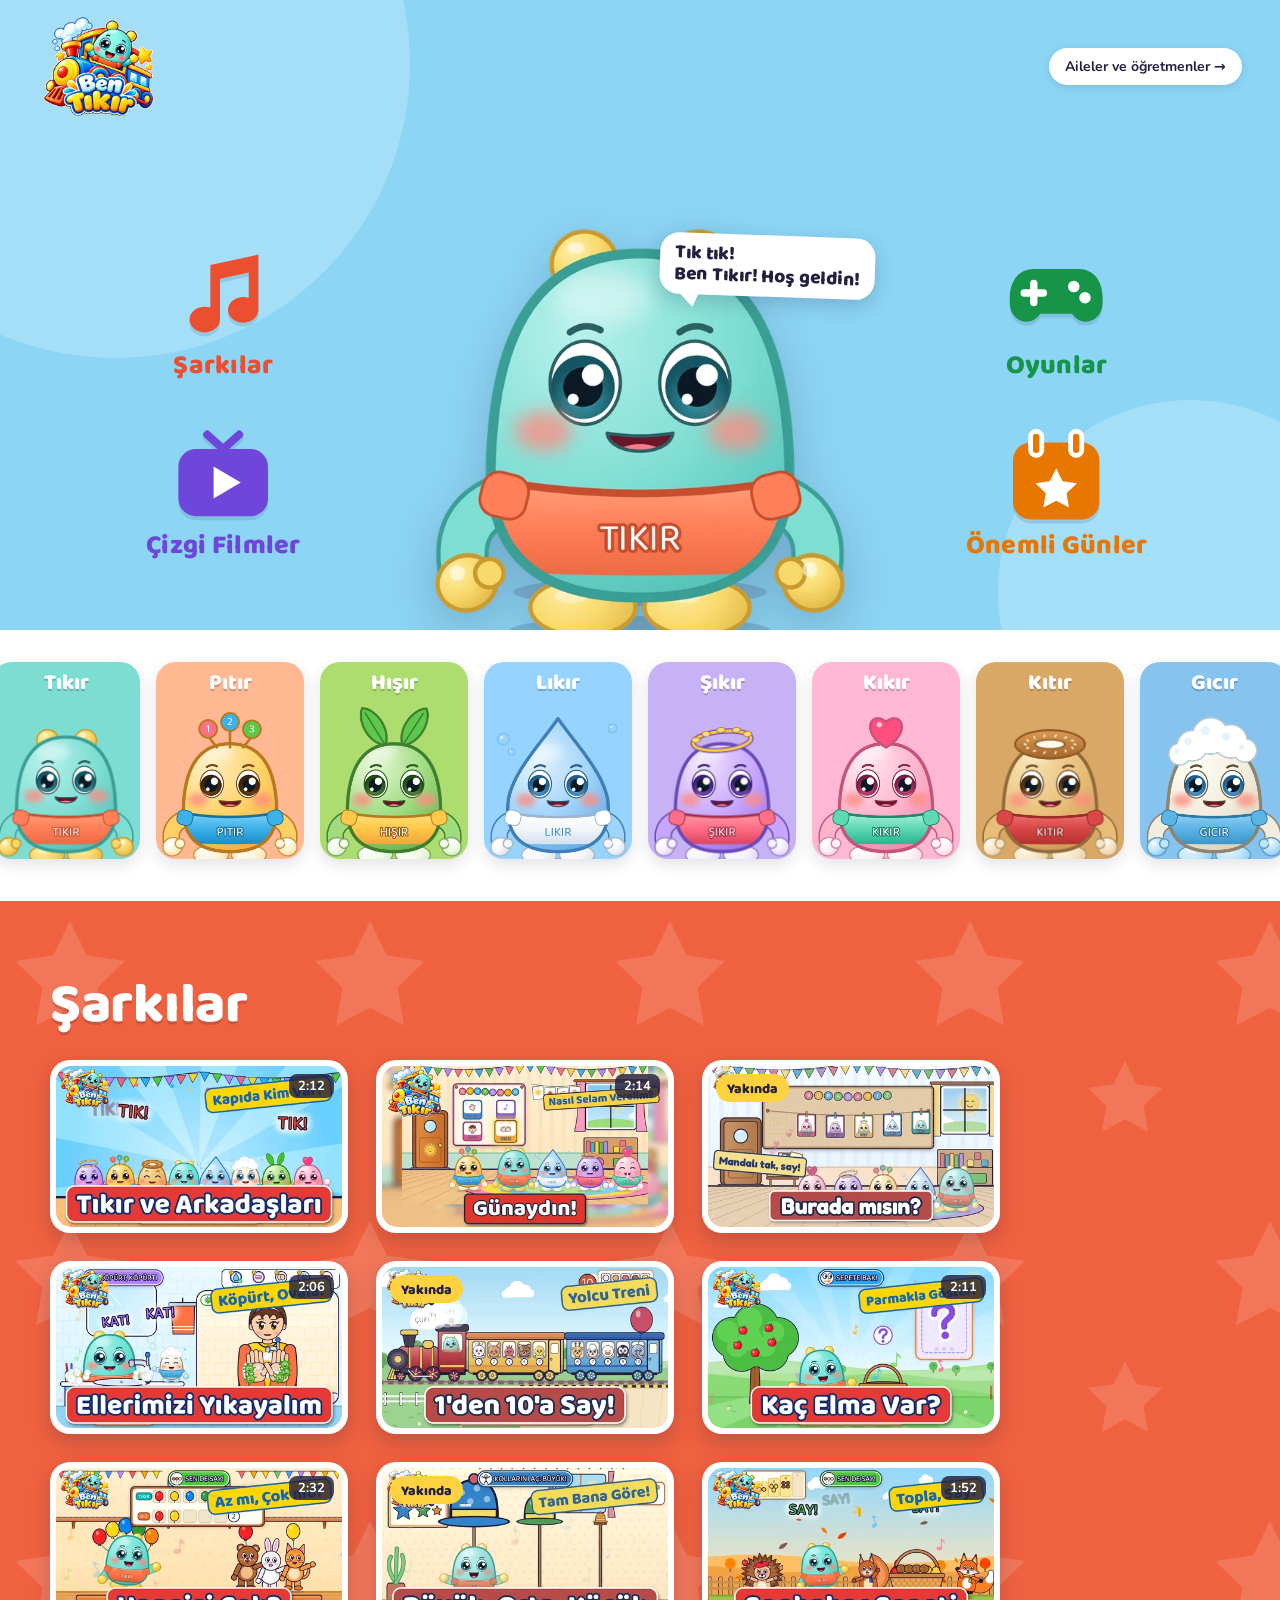
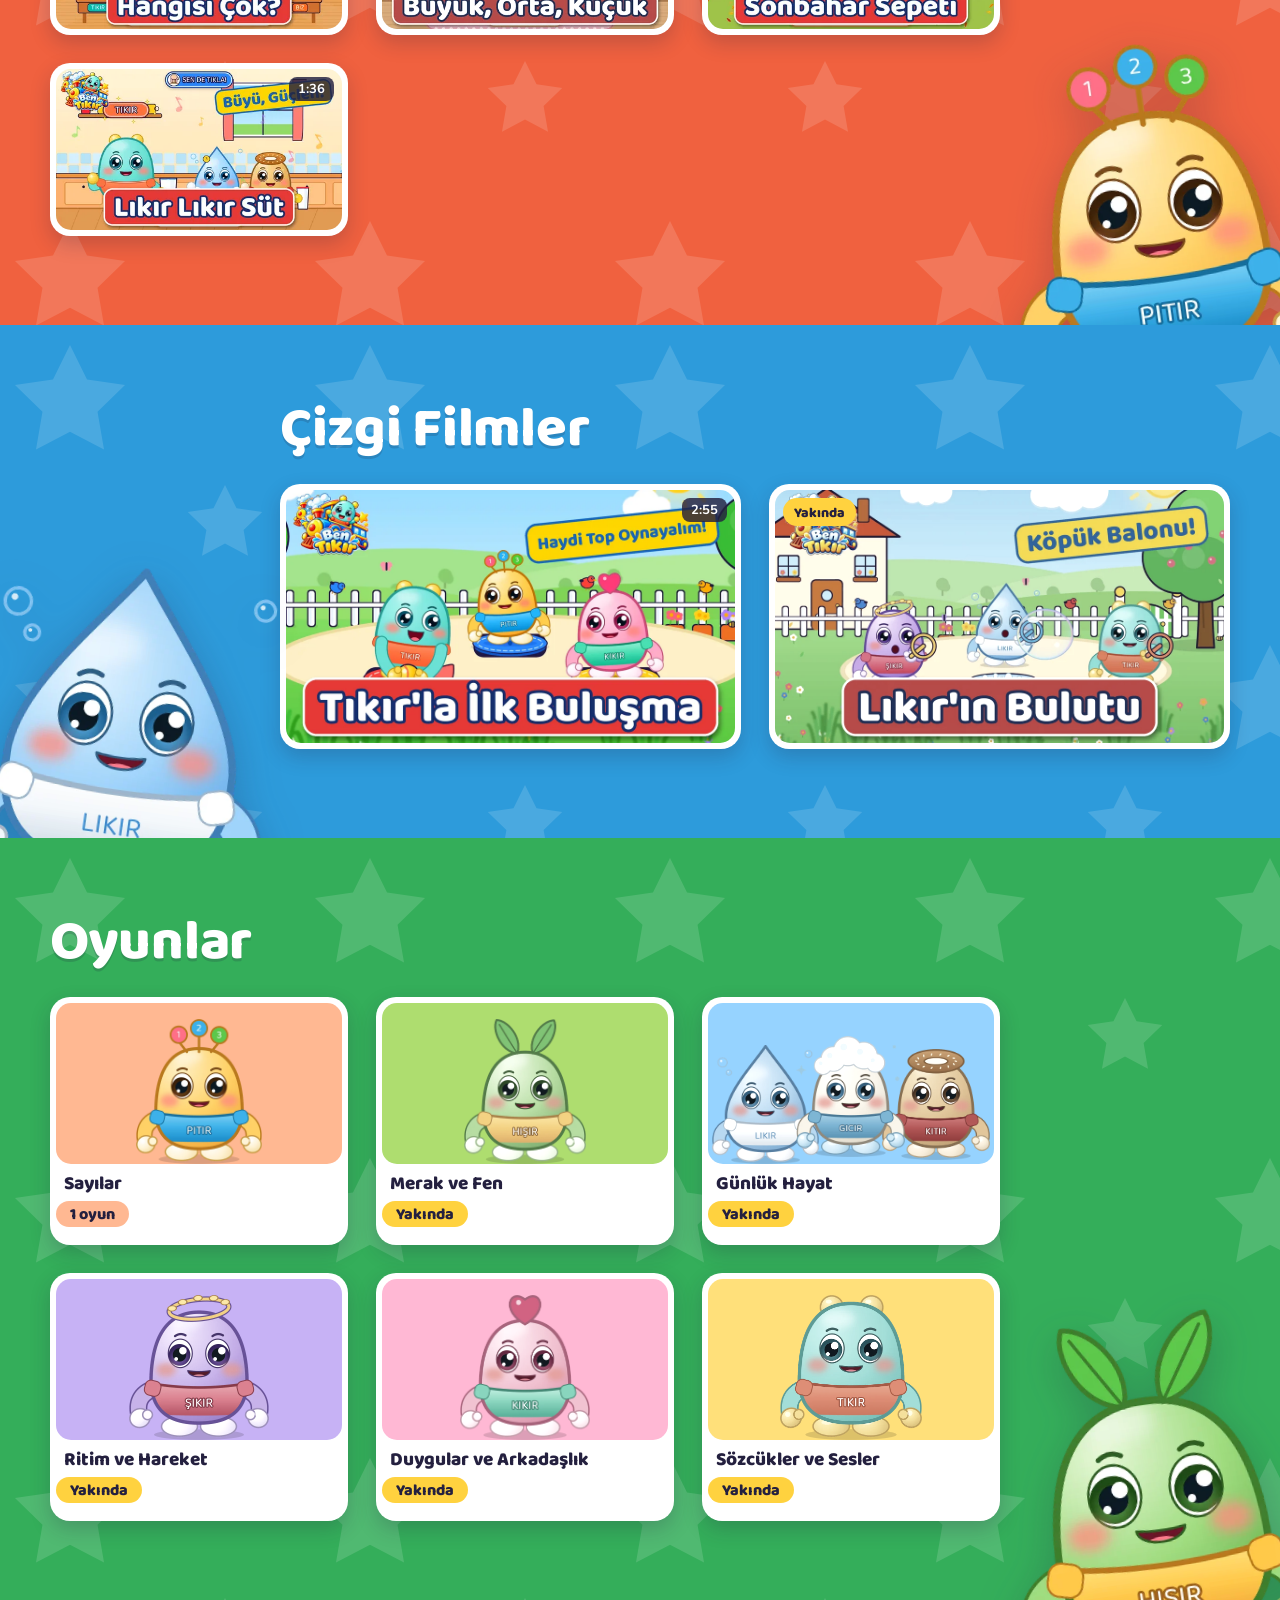
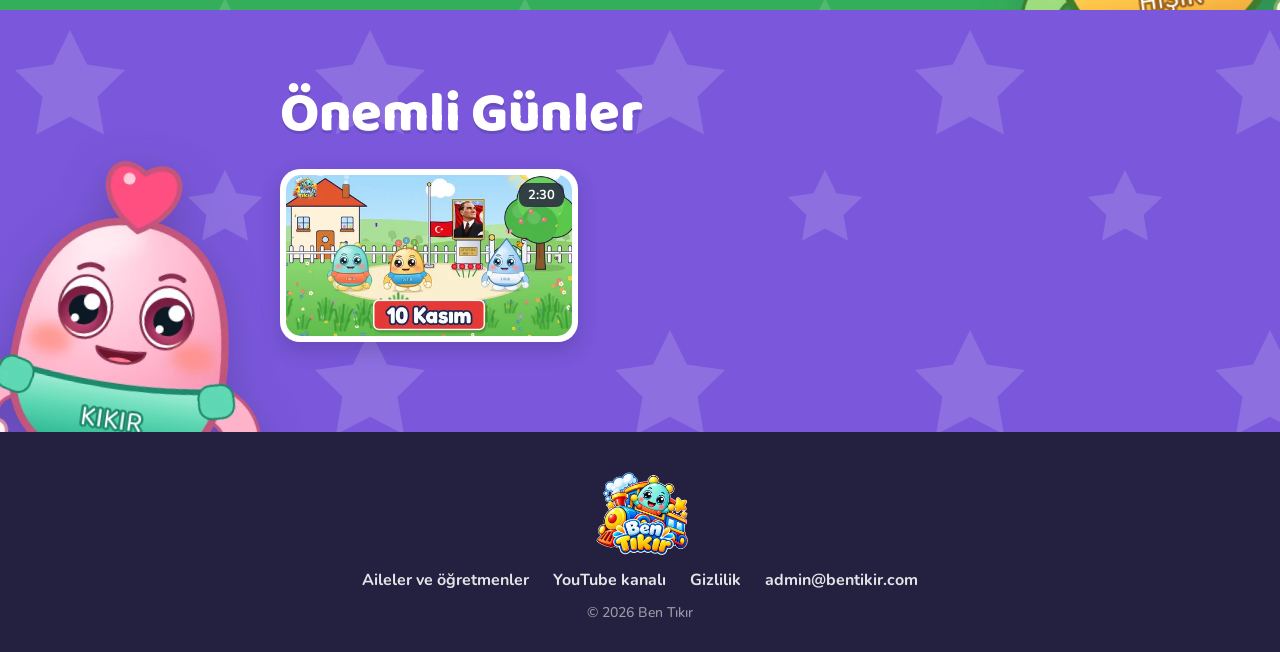
==== commit feb45c7b: "v28 (2/2): İçerik Bul, Tıkır selamı, klip yerine içerik, araştırmalar" ====
--- a/index.html
+++ b/index.html
@@ -56,19 +56,19 @@
     <li><button class="k-pal" type="button" style="--c:#AEDD6F" data-ses="hisir_tanitim" data-slug="hisir" aria-label="Hışır, sesini dinle">
       <img src="assets/karakterler/hisir_on.webp" alt="" width="280" height="300" loading="lazy"><span>Hışır</span>
     </button></li>
-    <li><button class="k-pal" type="button" style="--c:#96D3FF" data-ses="likir_tanitim" data-slug="likir" aria-label="Lıkır, sesini dinle">
+    <li><button class="k-pal" type="button" style="--c:#96D3FF" data-ses="likir_tanitim2" data-slug="likir" aria-label="Lıkır, sesini dinle">
       <img src="assets/karakterler/likir_on.webp" alt="" width="280" height="300" loading="lazy"><span>Lıkır</span>
     </button></li>
     <li><button class="k-pal" type="button" style="--c:#C7B2F5" data-ses="../sikir_tanitim" data-slug="sikir" aria-label="Şıkır, sesini dinle">
       <img src="assets/karakterler/sikir_on.webp" alt="" width="280" height="300" loading="lazy"><span>Şıkır</span>
     </button></li>
-    <li><button class="k-pal" type="button" style="--c:#FFB8D4" data-ses="kikir_tanitim" data-slug="kikir" aria-label="Kıkır, sesini dinle">
+    <li><button class="k-pal" type="button" style="--c:#FFB8D4" data-ses="kikir_tanitim2" data-slug="kikir" aria-label="Kıkır, sesini dinle">
       <img src="assets/karakterler/kikir_on.webp" alt="" width="280" height="300" loading="lazy"><span>Kıkır</span>
     </button></li>
-    <li><button class="k-pal" type="button" style="--c:#E9C08F" data-ses="kitir_tanitim" data-slug="kitir" aria-label="Kıtır, sesini dinle">
+    <li><button class="k-pal" type="button" style="--c:#E9C08F" data-ses="kitir_tanitim2" data-slug="kitir" aria-label="Kıtır, sesini dinle">
       <img src="assets/karakterler/kitir_on.webp" alt="" width="280" height="300" loading="lazy"><span>Kıtır</span>
     </button></li>
-    <li><button class="k-pal" type="button" style="--c:#D6ECFF" data-ses="gicir_tanitim" data-slug="gicir" aria-label="Gıcır, sesini dinle">
+    <li><button class="k-pal" type="button" style="--c:#D6ECFF" data-ses="gicir_tanitim2" data-slug="gicir" aria-label="Gıcır, sesini dinle">
       <img src="assets/karakterler/gicir_on.webp" alt="" width="280" height="300" loading="lazy"><span>Gıcır</span>
     </button></li>
   </ul>
--- a/cocuk.css
+++ b/cocuk.css
@@ -229,3 +229,22 @@
 .k-gname{display:block;padding:10px 6px 2px;font:800 21px/1.1 var(--head)}
 .k-gdesc{display:block;padding:2px 6px 6px;font:600 15px/1.3 var(--body,inherit);color:#4a4566}
 @media (max-width:700px){.k-shelf-top img{width:80px}.k-shelf-list{grid-template-columns:1fr;padding:16px}}
+
+/* v27: 6 istasyon; Günlük Hayat kartında üç karakter */
+.k-game .k-thumb.k-trio img{height:74%;max-width:38%;margin:0 -4%}
+.k-game .k-thumb.k-trio img:nth-child(2){height:84%;position:relative;z-index:1}
+#s-head{display:flex;align-items:flex-end}
+#s-head img+img{margin-left:-26px}
+@media (max-width:700px){#s-head img{width:64px}#s-head img+img{margin-left:-18px}}
+.k-game .k-title{white-space:normal;overflow:visible}
+@media (max-width:700px){.k-game .k-title{font-size:16px;padding:8px 6px 4px}.k-count{font-size:14px;margin-bottom:10px}}
+
+/* v28: Tıkır'a dokun işareti */
+.k-tap{position:absolute;left:50%;bottom:6%;transform:translateX(-50%);display:flex;align-items:center;gap:8px;padding:7px 14px 7px 10px;border-radius:999px;background:#fff;color:var(--ink);font:800 17px/1 var(--head);box-shadow:0 6px 16px rgba(0,0,0,.18);opacity:0;pointer-events:none;transition:opacity .3s;white-space:nowrap;z-index:3}
+.k-tap i{position:relative;width:16px;height:16px;border-radius:50%;background:#EB4F2F}
+.k-tap i::before,.k-tap i::after{content:"";position:absolute;inset:0;border-radius:50%;border:3px solid #EB4F2F;animation:k-ripple 1.6s ease-out infinite}
+.k-tap i::after{animation-delay:.8s}
+.k-star.show-tap .k-tap{opacity:1}
+@keyframes k-ripple{from{transform:scale(1);opacity:.9}to{transform:scale(3);opacity:0}}
+@media (prefers-reduced-motion:reduce){.k-tap i::before,.k-tap i::after{animation:none}}
+@media (max-width:700px){.k-tap{font-size:15px;bottom:2%}}
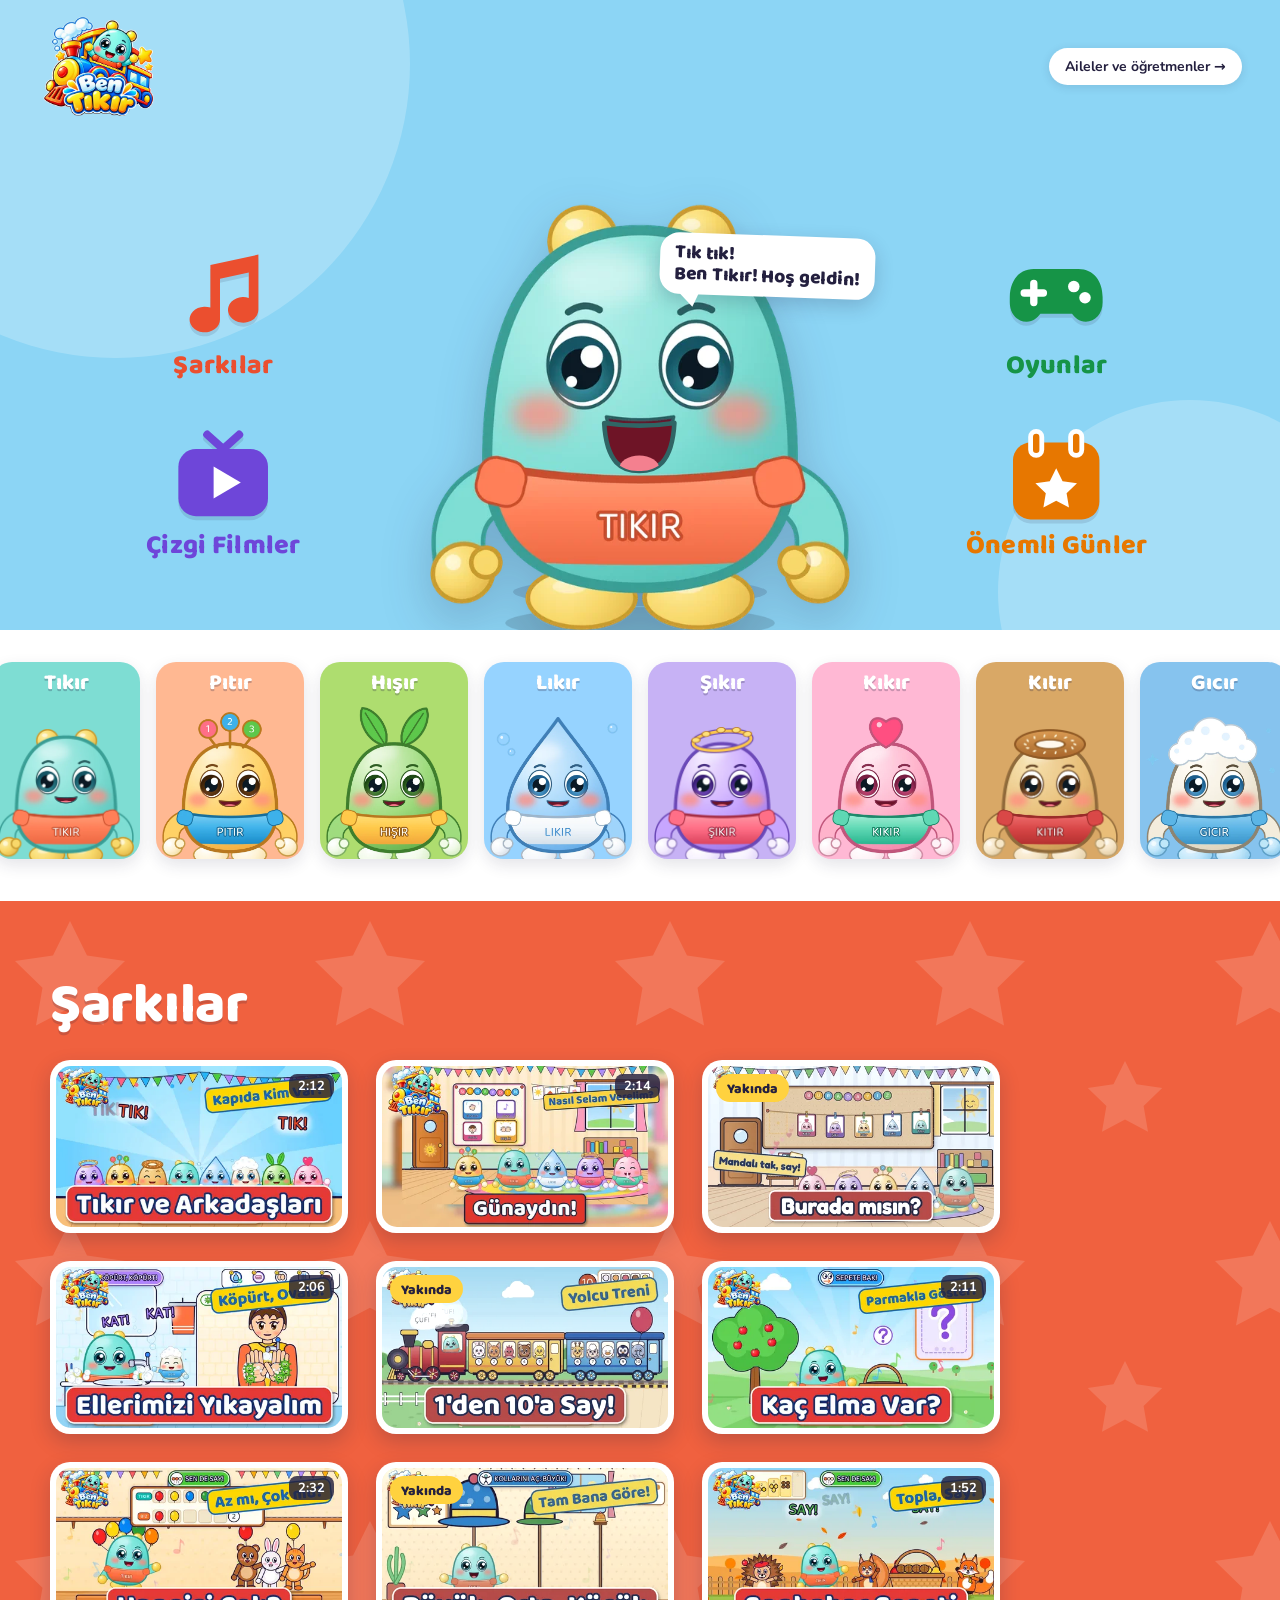
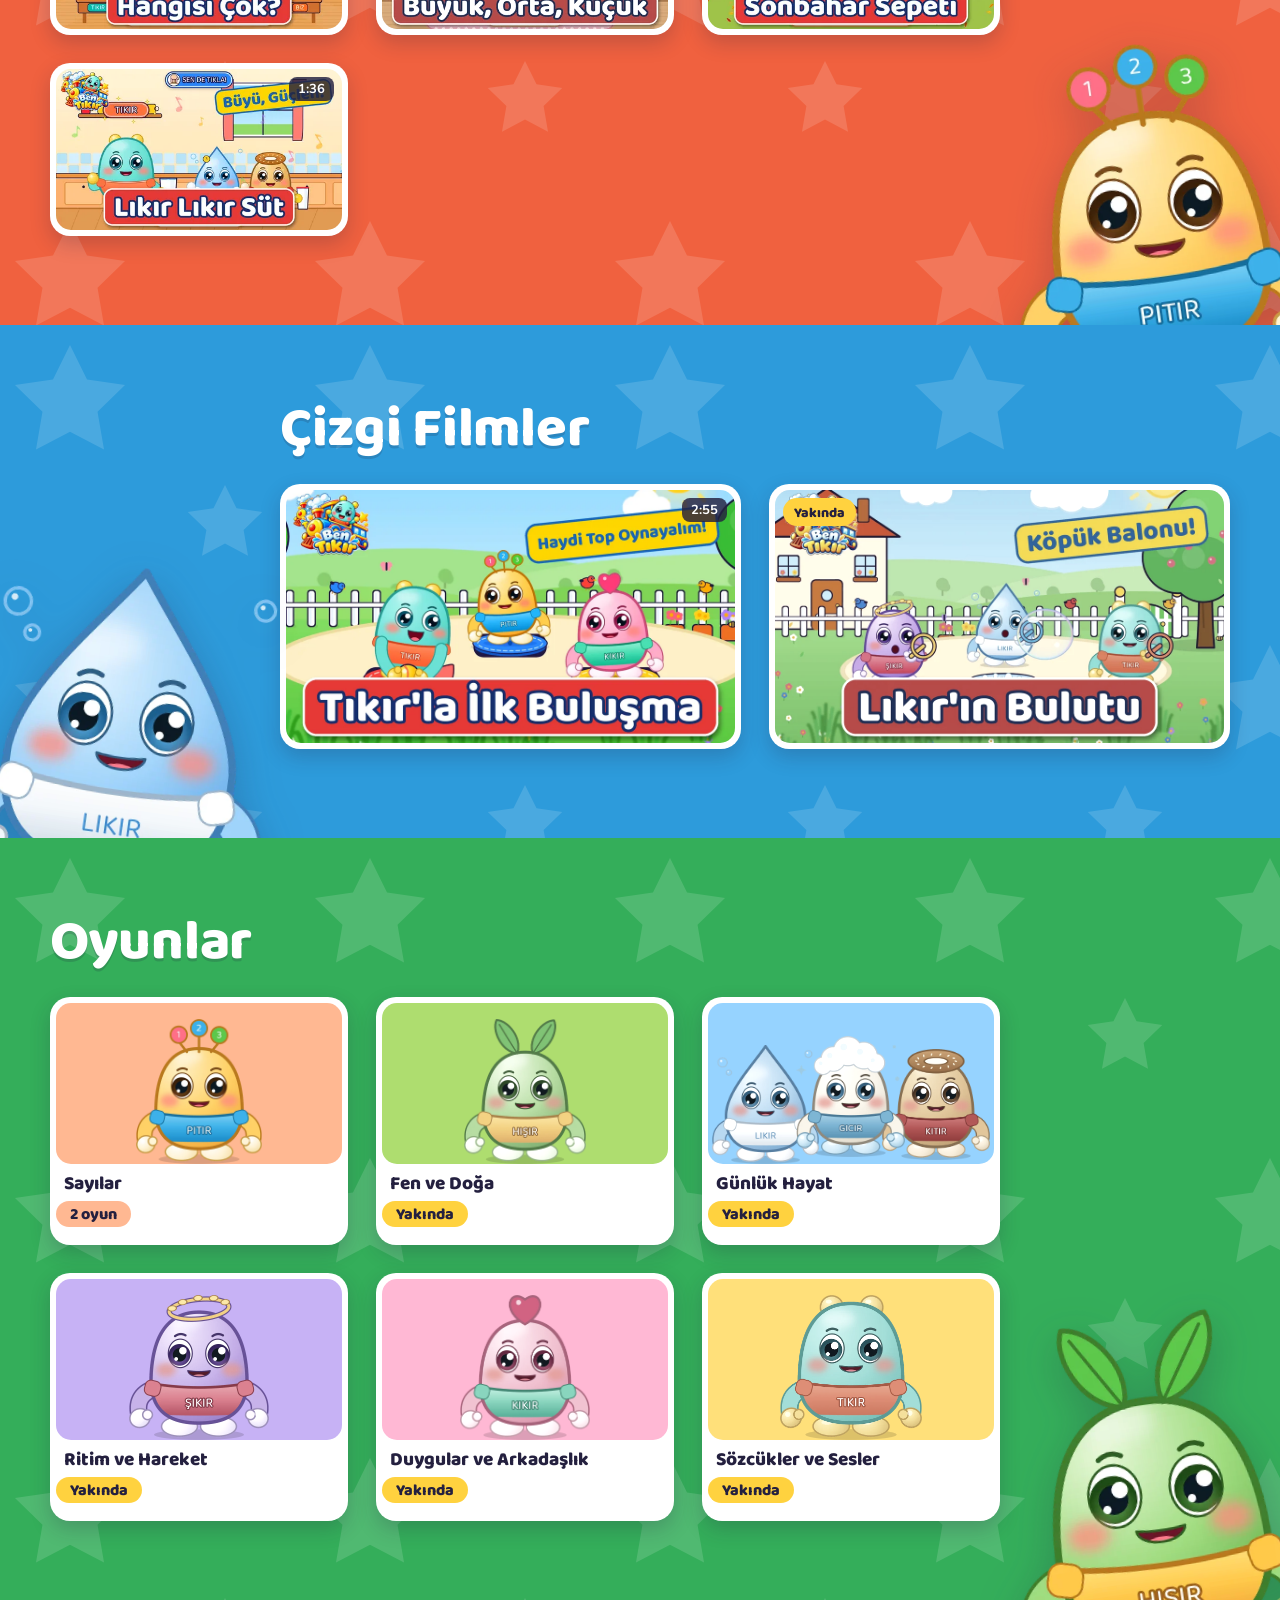
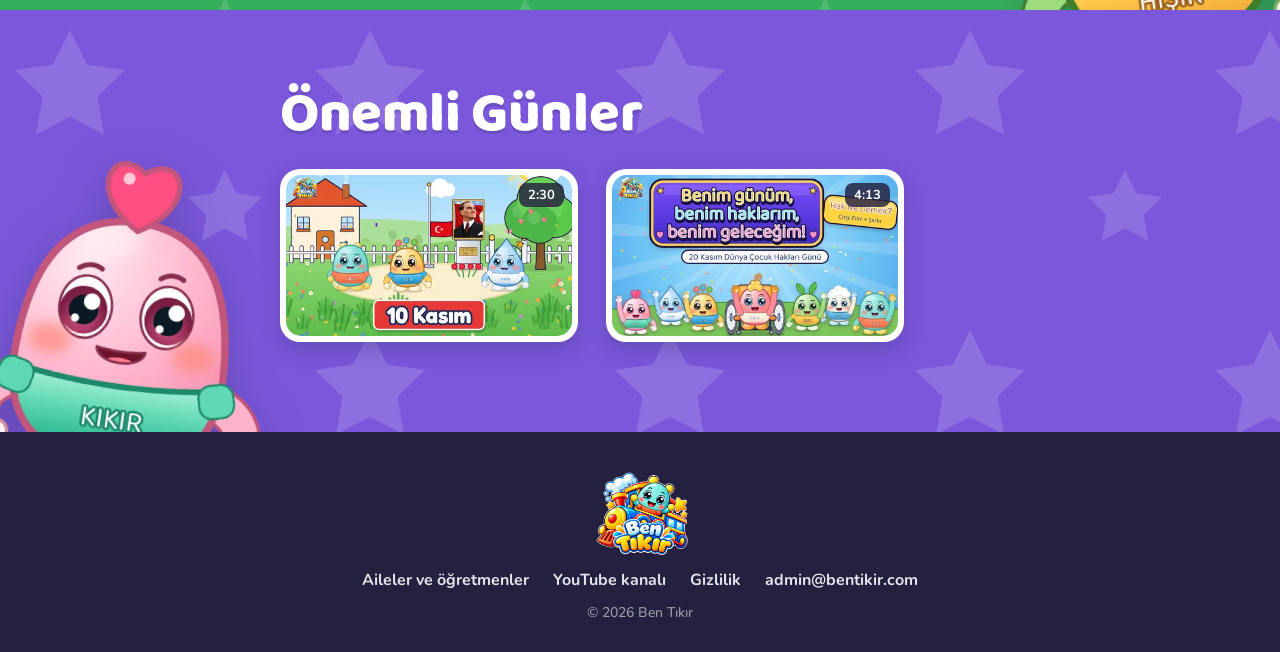
==== commit 80a84bd7: "v33: 20 Kasım Dünya Çocuk Hakları Günü içeriği" ====
--- a/index.html
+++ b/index.html
@@ -162,6 +162,10 @@
         <span class="k-thumb"><img src="assets/klipler/g10k-k.webp" width="480" height="270" alt="" loading="lazy"><span class="k-play" aria-hidden="true"></span><span class="k-dur">2:30</span></span>
         <span class="k-title">10 Kasım</span>
       </button></li>
+      <li><button class="k-card" type="button" data-klip="{&quot;no&quot;: &quot;g20k&quot;, &quot;ad&quot;: &quot;20 Kasım&quot;}" aria-label="20 Kasım: izle">
+        <span class="k-thumb"><img src="assets/klipler/g20k-k.webp" width="480" height="270" alt="" loading="lazy"><span class="k-play" aria-hidden="true"></span><span class="k-dur">4:13</span></span>
+        <span class="k-title">20 Kasım</span>
+      </button></li>
     </ul>
   </div>
 </section>
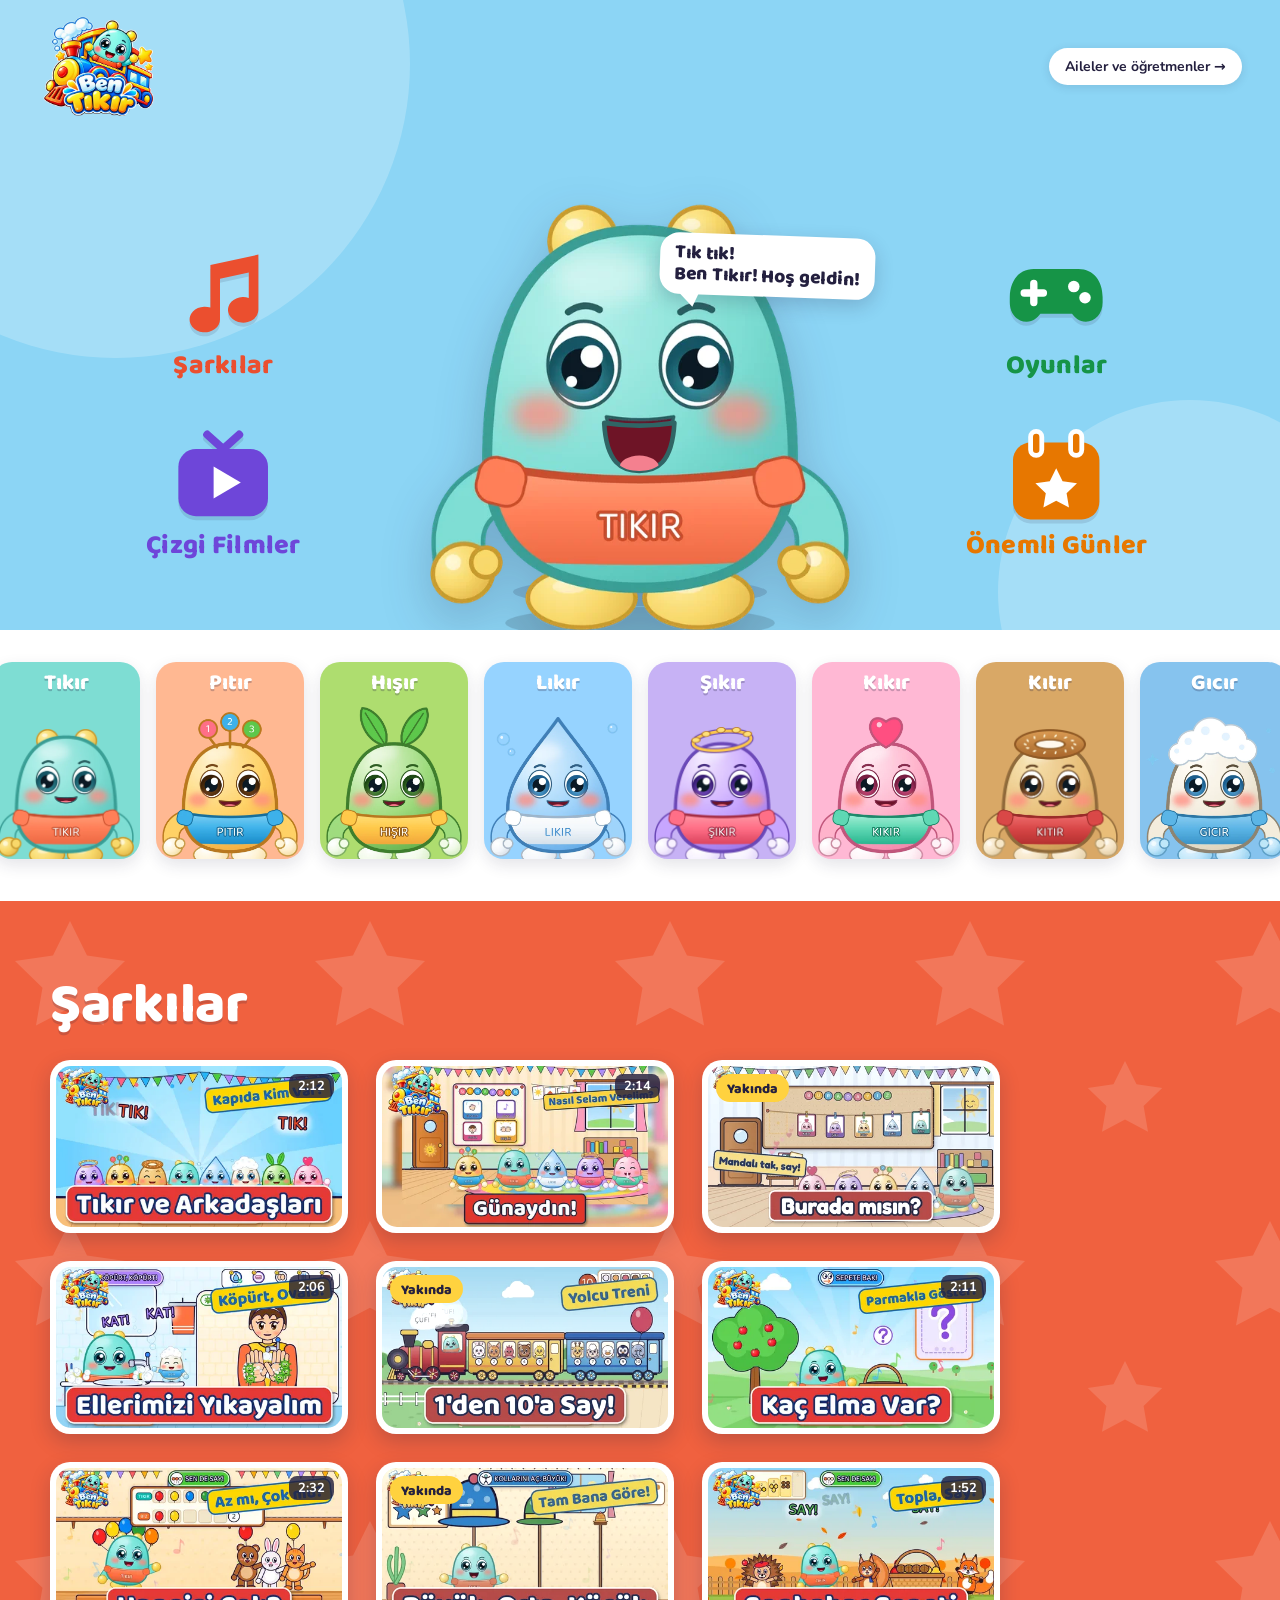
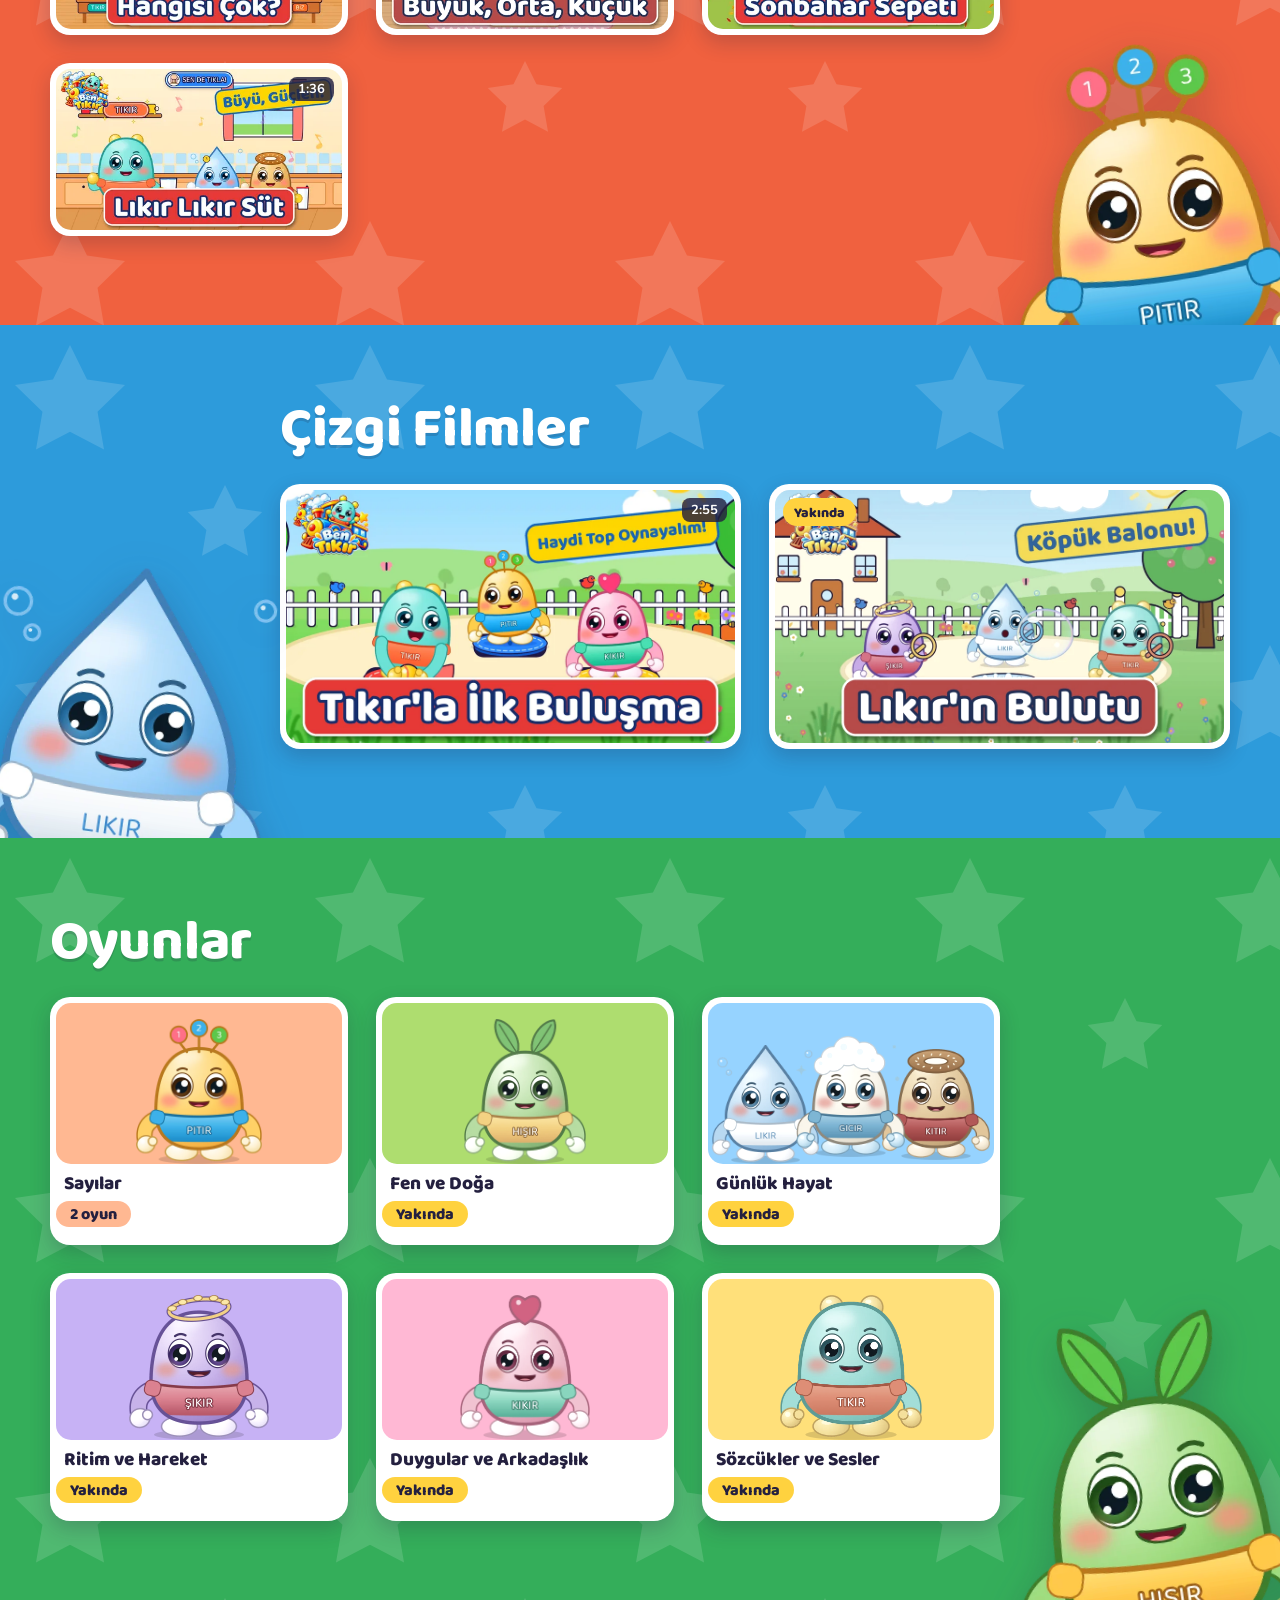
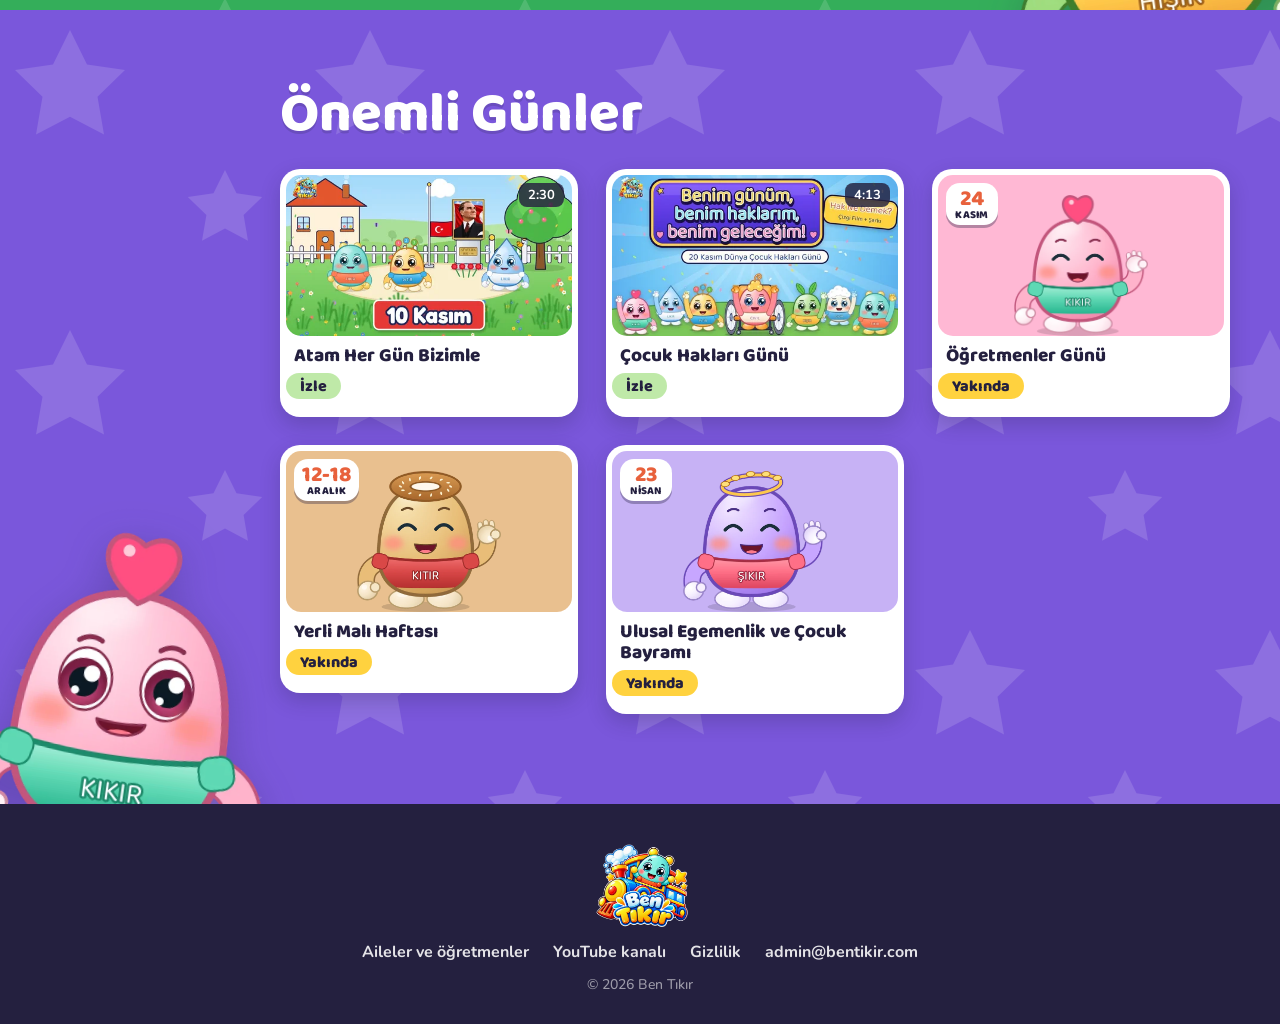
==== commit 8e3c5558: "v34: Önemli Günler – Yakında kartları" ====
--- a/index.html
+++ b/index.html
@@ -158,13 +158,25 @@
   <div class="k-wrap">
     <h2 class="k-h">Önemli Günler</h2>
     <ul class="k-grid">
-      <li><button class="k-card" type="button" data-klip="{&quot;no&quot;: &quot;g10k&quot;, &quot;ad&quot;: &quot;10 Kasım&quot;}" aria-label="10 Kasım: izle">
+      <li><button class="k-card k-game k-day" type="button" data-klip="{&quot;no&quot;: &quot;g10k&quot;, &quot;ad&quot;: &quot;10 Kasım&quot;}" aria-label="10 Kasım: izle">
         <span class="k-thumb"><img src="assets/klipler/g10k-k.webp" width="480" height="270" alt="" loading="lazy"><span class="k-play" aria-hidden="true"></span><span class="k-dur">2:30</span></span>
-        <span class="k-title">10 Kasım</span>
-      </button></li>
-      <li><button class="k-card" type="button" data-klip="{&quot;no&quot;: &quot;g20k&quot;, &quot;ad&quot;: &quot;20 Kasım&quot;}" aria-label="20 Kasım: izle">
+        <span class="k-title">Atam Her Gün Bizimle</span><span class="k-count">İzle</span>
+      </button></li>
+      <li><button class="k-card k-game k-day" type="button" data-klip="{&quot;no&quot;: &quot;g20k&quot;, &quot;ad&quot;: &quot;20 Kasım&quot;}" aria-label="20 Kasım: izle">
         <span class="k-thumb"><img src="assets/klipler/g20k-k.webp" width="480" height="270" alt="" loading="lazy"><span class="k-play" aria-hidden="true"></span><span class="k-dur">4:13</span></span>
-        <span class="k-title">20 Kasım</span>
+        <span class="k-title">Çocuk Hakları Günü</span><span class="k-count">İzle</span>
+      </button></li>
+      <li><button class="k-card k-game k-day is-soon" type="button" style="--c:#FFB8D4" aria-disabled="true" aria-label="Öğretmenler Günü, 24 Kasım, yakında">
+        <span class="k-thumb"><img src="assets/karakterler/kikir_el_salliyor.webp" alt="" loading="lazy"><span class="k-date"><b>24</b>Kasım</span></span>
+        <span class="k-title">Öğretmenler Günü</span><span class="k-count is-none">Yakında</span>
+      </button></li>
+      <li><button class="k-card k-game k-day is-soon" type="button" style="--c:#E9C08F" aria-disabled="true" aria-label="Yerli Malı Haftası, 12-18 Aralık, yakında">
+        <span class="k-thumb"><img src="assets/karakterler/kitir_el_salliyor.webp" alt="" loading="lazy"><span class="k-date"><b>12-18</b>Aralık</span></span>
+        <span class="k-title">Yerli Malı Haftası</span><span class="k-count is-none">Yakında</span>
+      </button></li>
+      <li><button class="k-card k-game k-day is-soon" type="button" style="--c:#C7B2F5" aria-disabled="true" aria-label="Ulusal Egemenlik ve Çocuk Bayramı, 23 Nisan, yakında">
+        <span class="k-thumb"><img src="assets/karakterler/sikir_el_salliyor.webp" alt="" loading="lazy"><span class="k-date"><b>23</b>Nisan</span></span>
+        <span class="k-title">Ulusal Egemenlik ve Çocuk Bayramı</span><span class="k-count is-none">Yakında</span>
       </button></li>
     </ul>
   </div>
--- a/cocuk.css
+++ b/cocuk.css
@@ -248,3 +248,10 @@
 @keyframes k-ripple{from{transform:scale(1);opacity:.9}to{transform:scale(3);opacity:0}}
 @media (prefers-reduced-motion:reduce){.k-tap i::before,.k-tap i::after{animation:none}}
 @media (max-width:700px){.k-tap{font-size:15px;bottom:2%}}
+/* v34: önemli günler — tarih rozeti ve "Yakında" günleri */
+.k-date{position:absolute;z-index:2;left:8px;top:8px;display:flex;flex-direction:column;align-items:center;min-width:52px;padding:5px 8px 4px;background:#fff;color:var(--ink);border-radius:14px;box-shadow:0 3px 0 rgba(42,35,69,.35);font:800 11px/1 var(--head);text-transform:uppercase;letter-spacing:.03em}
+.k-date b{font:800 22px/1 var(--head);color:#E8613C;letter-spacing:0}
+.k-day.is-soon .k-thumb{background:var(--c)}
+.k-day.is-soon .k-thumb img{filter:none;height:88%}
+.k-day:not(.is-soon) .k-thumb{display:block;background:none}
+.k-day:not(.is-soon) .k-thumb img{height:100%;width:100%;max-width:none;object-fit:cover}
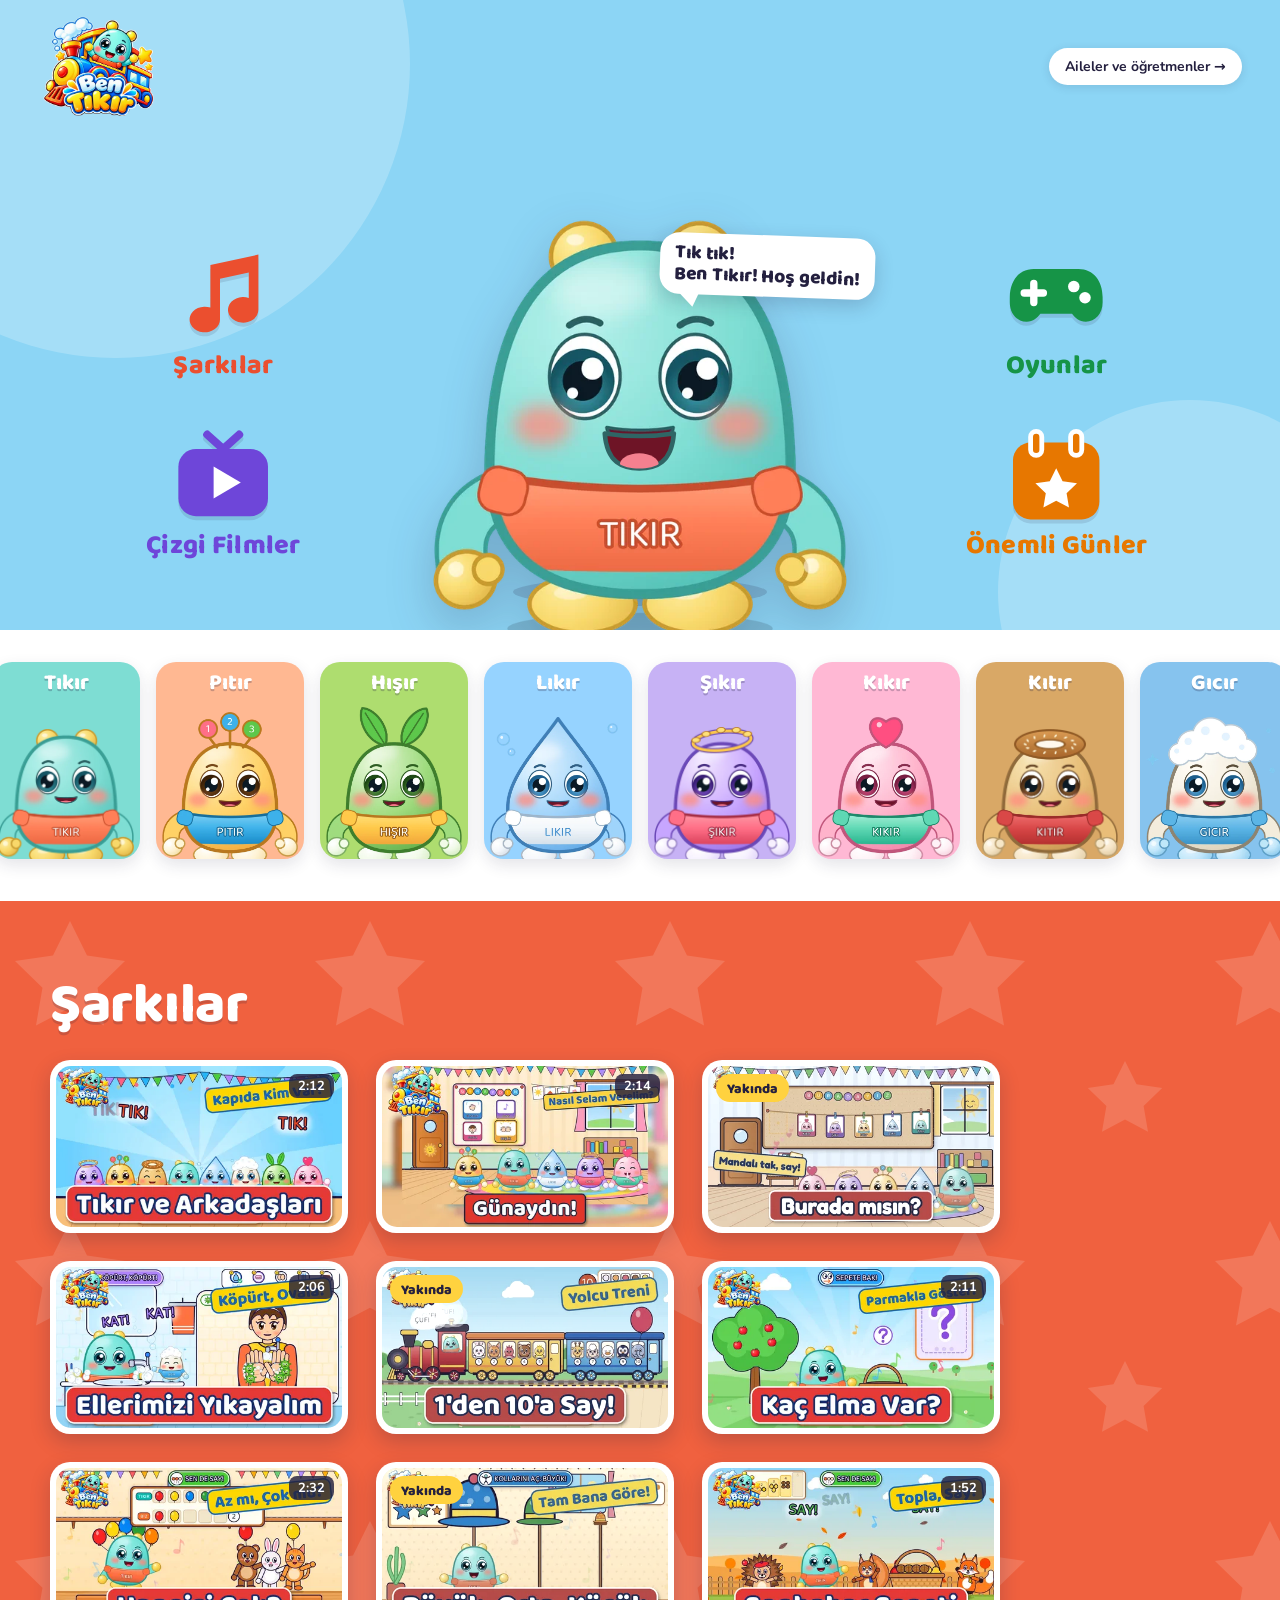
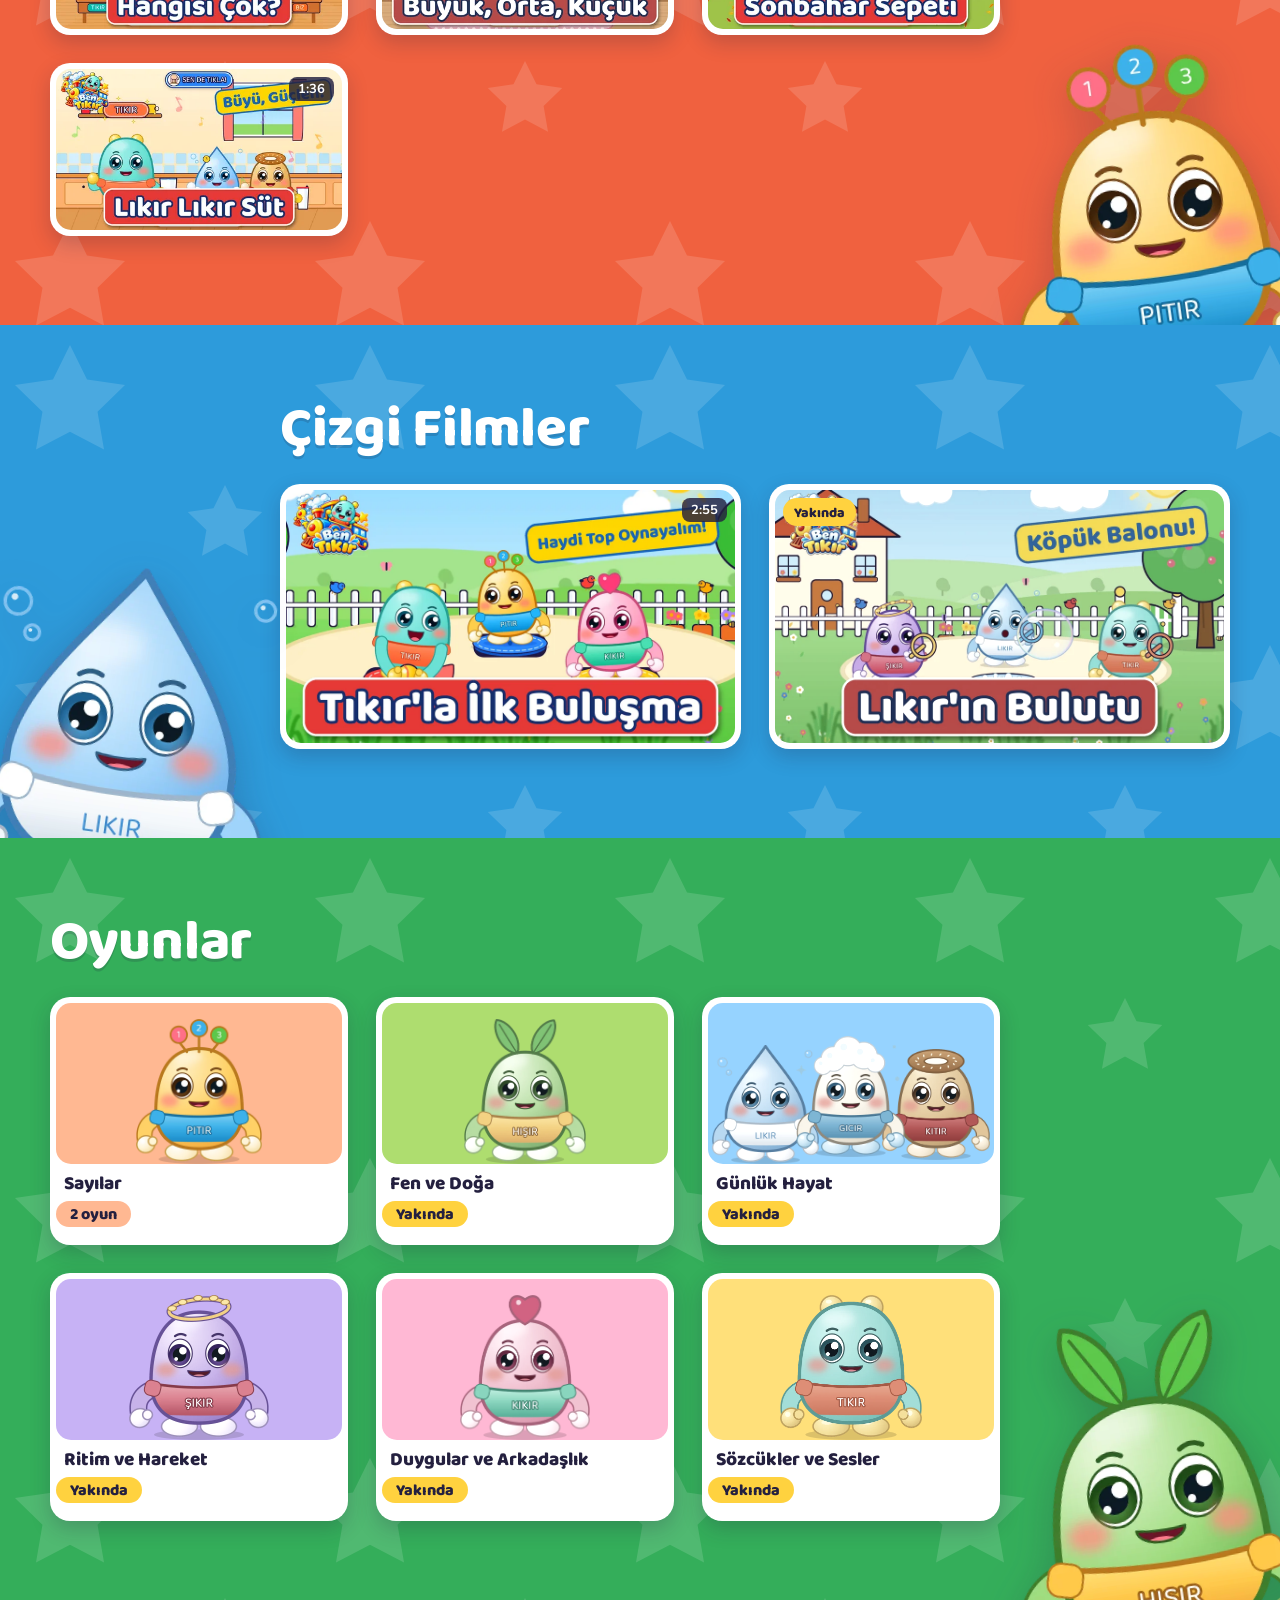
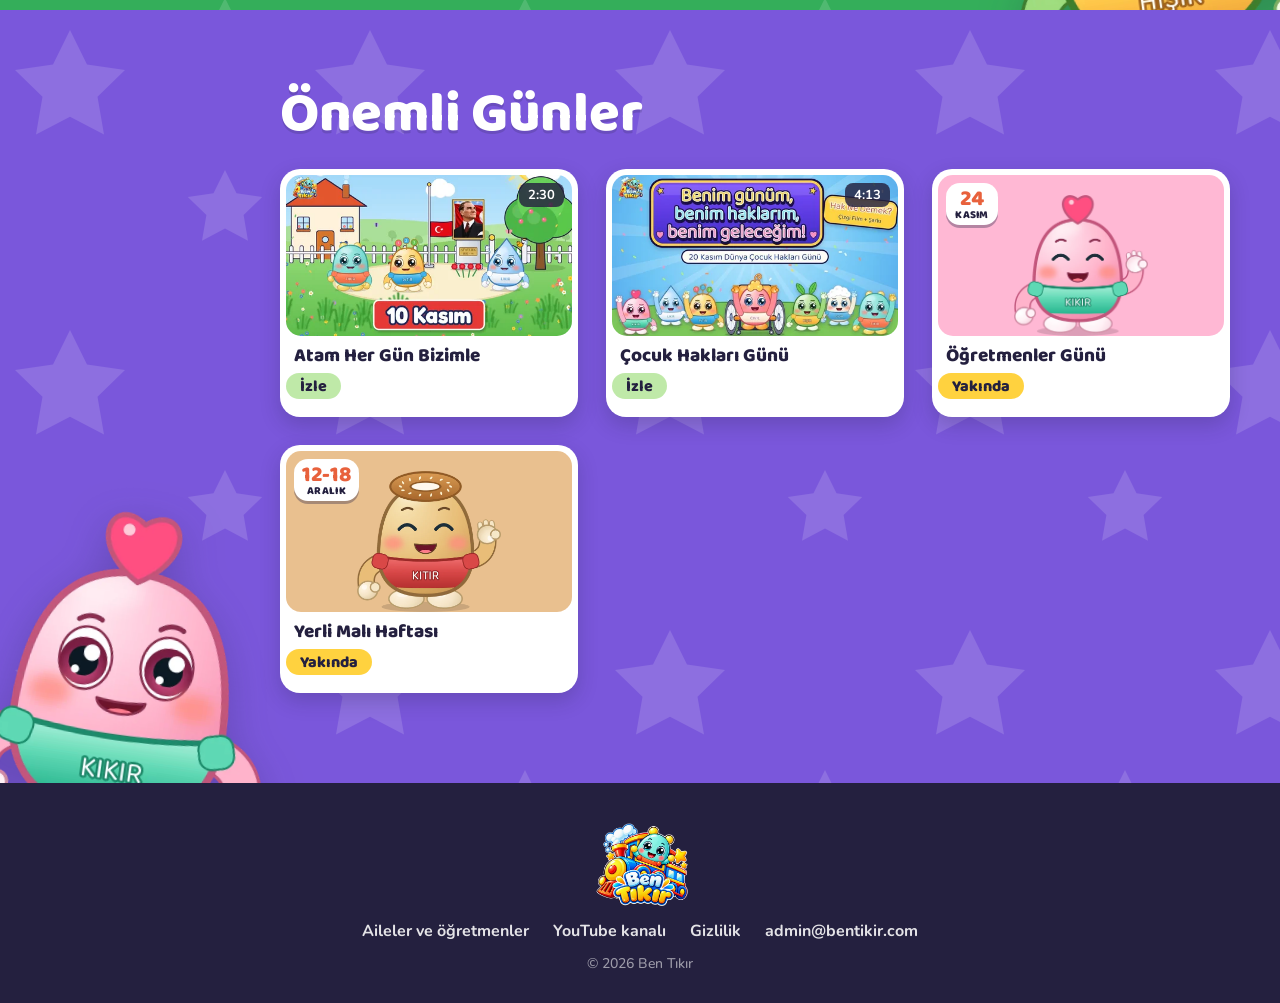
==== commit 2a7d58be: "v35: 23 Nisan kartı şimdilik kaldırıldı" ====
--- a/index.html
+++ b/index.html
@@ -174,10 +174,6 @@
         <span class="k-thumb"><img src="assets/karakterler/kitir_el_salliyor.webp" alt="" loading="lazy"><span class="k-date"><b>12-18</b>Aralık</span></span>
         <span class="k-title">Yerli Malı Haftası</span><span class="k-count is-none">Yakında</span>
       </button></li>
-      <li><button class="k-card k-game k-day is-soon" type="button" style="--c:#C7B2F5" aria-disabled="true" aria-label="Ulusal Egemenlik ve Çocuk Bayramı, 23 Nisan, yakında">
-        <span class="k-thumb"><img src="assets/karakterler/sikir_el_salliyor.webp" alt="" loading="lazy"><span class="k-date"><b>23</b>Nisan</span></span>
-        <span class="k-title">Ulusal Egemenlik ve Çocuk Bayramı</span><span class="k-count is-none">Yakında</span>
-      </button></li>
     </ul>
   </div>
 </section>
